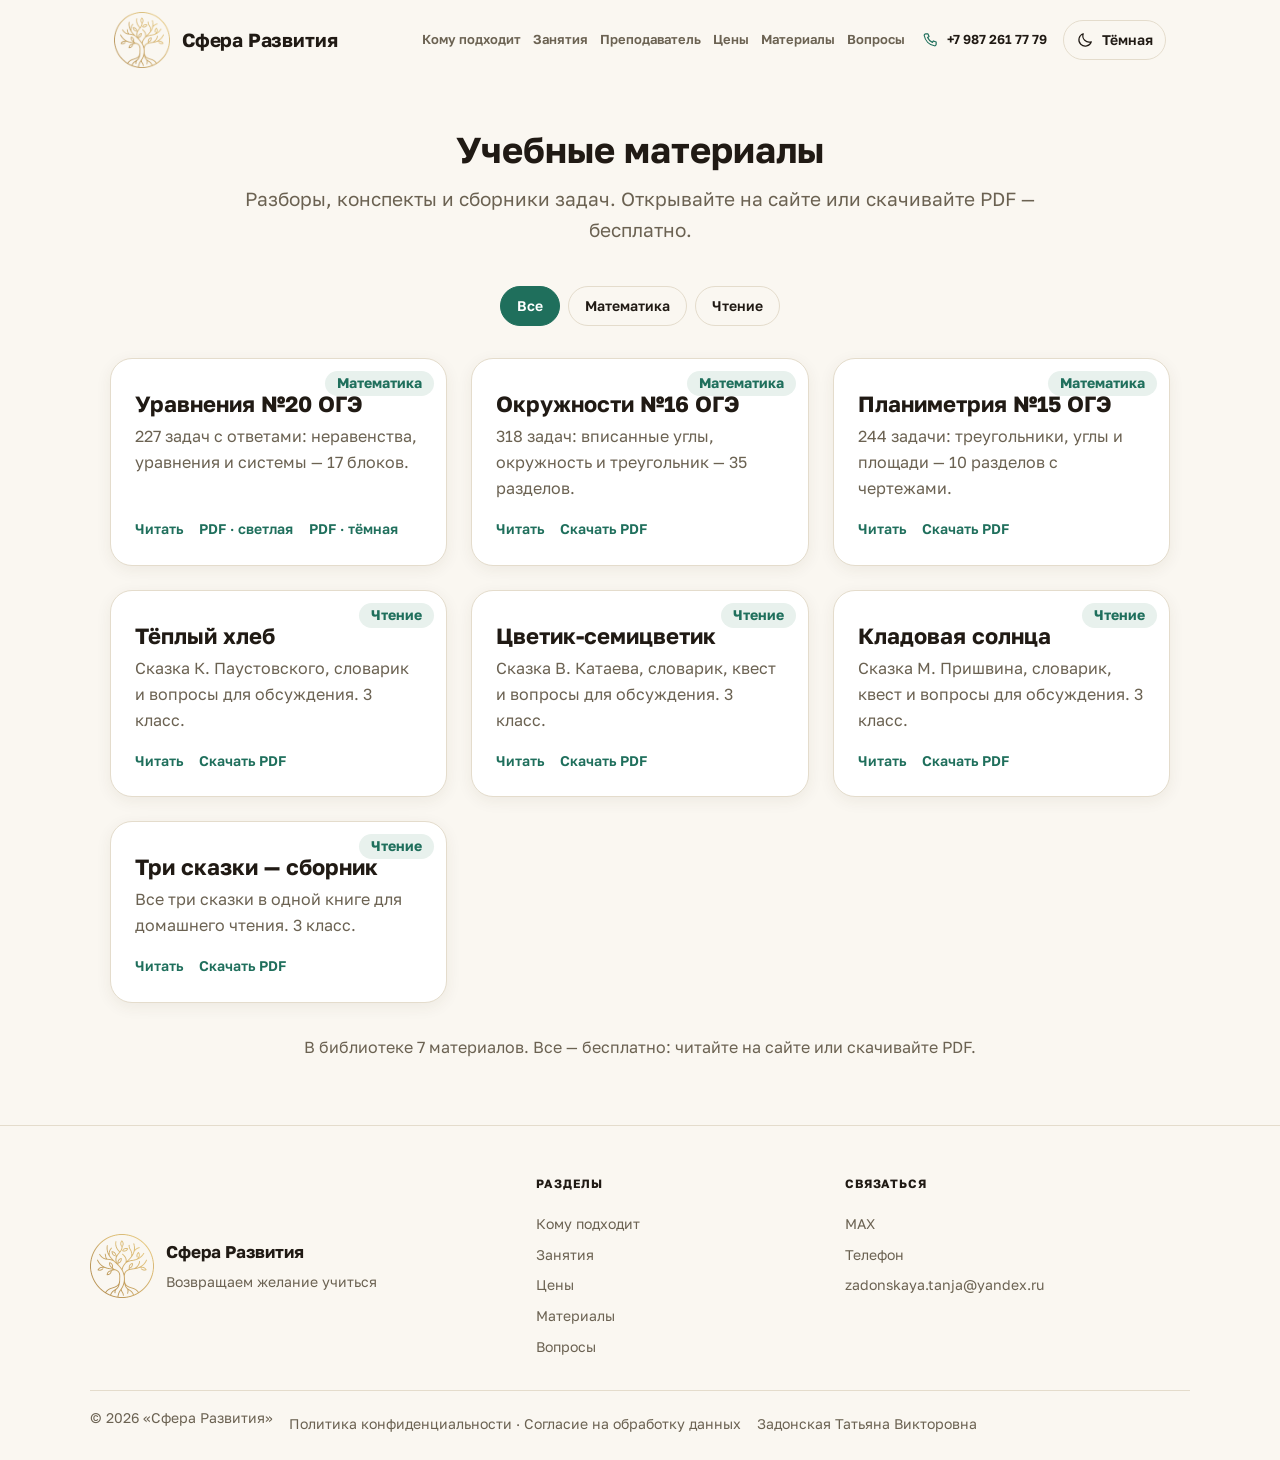
==== materials/index.html @ 0fe82952 "Publish materials library: 7 items, catalog page, homepage cards" ====
<!DOCTYPE html>
<html lang="ru" class="no-js">
<head>
  <meta charset="UTF-8">
  <meta name="viewport" content="width=device-width, initial-scale=1.0">
  <title>Учебные материалы — разборы и сборники задач | Сфера Развития</title>
  <meta name="description" content="Бесплатные учебные материалы «Сферы Развития»: разборы заданий ОГЭ по математике и книги для чтения в 3 классе. Читайте на сайте или скачивайте PDF.">
  <meta name="robots" content="index, follow">
  <link rel="canonical" href="https://sferarazv.ru/materials/">

  <link rel="icon" href="../favicon.ico" sizes="any">
  <link rel="icon" type="image/png" sizes="32x32" href="../favicon-32.png">
  <link rel="icon" type="image/png" sizes="16x16" href="../favicon-16.png">
  <link rel="apple-touch-icon" sizes="180x180" href="../apple-touch-icon.png">
  <link rel="manifest" href="../site.webmanifest">
  <meta name="theme-color" content="#FAF7F1">
  <meta name="theme-color" content="#12100E" media="(prefers-color-scheme: dark)">

  <meta property="og:type" content="website">
  <meta property="og:locale" content="ru_RU">
  <meta property="og:site_name" content="Сфера Развития">
  <meta property="og:title" content="Учебные материалы — Сфера Развития">
  <meta property="og:description" content="Разборы заданий ОГЭ по математике и книги для чтения в 3 классе. Бесплатно: на сайте или PDF.">
  <meta property="og:image" content="https://sferarazv.ru/images/og-cover.jpg">
  <meta property="og:url" content="https://sferarazv.ru/materials/">

  <script>document.documentElement.classList.replace("no-js", "js");</script>
  <link rel="stylesheet" href="../styles.css">
  <link rel="preload" href="../assets/fonts/golos-text-cyrillic.woff2" as="font" type="font/woff2" crossorigin>
</head>
<body data-theme="light">
<svg class="icon-sprite" aria-hidden="true" focusable="false" xmlns="http://www.w3.org/2000/svg">
  <symbol id="icon-moon" viewBox="0 0 24 24" fill="none" stroke="currentColor" stroke-width="1.6" stroke-linecap="round" stroke-linejoin="round">
    <path d="M20.4 14.4A8.5 8.5 0 0 1 9.6 3.6 8.5 8.5 0 1 0 20.4 14.4Z"/>
  </symbol>
  <symbol id="icon-sun" viewBox="0 0 24 24" fill="none" stroke="currentColor" stroke-width="1.6" stroke-linecap="round" stroke-linejoin="round">
    <circle cx="12" cy="12" r="4.2"/>
    <path d="M12 2.8v2.2M12 19v2.2M4.6 4.6l1.6 1.6M17.8 17.8l1.6 1.6M2.8 12H5M19 12h2.2M4.6 19.4l1.6-1.6M17.8 6.2l1.6-1.6"/>
  </symbol>
  <symbol id="icon-close" viewBox="0 0 24 24" fill="none" stroke="currentColor" stroke-width="1.8" stroke-linecap="round" stroke-linejoin="round">
    <path d="M6.8 6.8 17.2 17.2"/>
    <path d="M17.2 6.8 6.8 17.2"/>
  </symbol>
  <symbol id="icon-menu" viewBox="0 0 24 24" fill="none" stroke="currentColor" stroke-width="1.6" stroke-linecap="round" stroke-linejoin="round">
    <path d="M4 7h16"/>
    <path d="M4 12h16"/>
    <path d="M4 17h16"/>
  </symbol>
  <symbol id="icon-phone" viewBox="0 0 24 24" fill="none" stroke="currentColor" stroke-width="1.6" stroke-linecap="round" stroke-linejoin="round">
    <path d="M6.3 3.8h3l1.4 3.6-1.9 1.4a12.4 12.4 0 0 0 6.4 6.4l1.4-1.9 3.6 1.4v3a2 2 0 0 1-2.2 2A17 17 0 0 1 4.3 6a2 2 0 0 1 2-2.2Z"/>
  </symbol>
</svg>
<header class="site-header">
  <div class="nav">
    <a href="../index.html#hero" class="logo" aria-label="Сфера Развития — на главную">
      <img src="../images/logo-light.png" class="logo-light" alt="" width="128" height="128">
      <img src="../images/logo-dark.png" class="logo-dark" alt="" width="128" height="128">
      <span class="logo-text">Сфера Развития</span>
    </a>

    <div class="nav-menu" id="siteMenu" data-mobile-menu>
      <div class="nav-menu-head">
        <span class="nav-menu-title">Меню</span>
        <button class="nav-menu-close" type="button" aria-label="Закрыть меню" data-menu-close>
          <svg class="icon" aria-hidden="true"><use href="#icon-close"></use></svg>
        </button>
      </div>
      <nav class="nav-links" aria-label="Основная навигация">
        <a href="../index.html#audience">Кому подходит</a>
        <a class="nav-link-mobile" href="../index.html#results">Что получит ребёнок</a>
        <a href="../index.html#format">Занятия</a>
        <a href="../index.html#teacher">Преподаватель</a>
        <a class="nav-link-mobile" href="../index.html#trust">Почему нам доверяют</a>
        <a href="../index.html#pricing">Цены</a>
        <a href="index.html" aria-current="page">Материалы</a>
        <a class="nav-link-mobile" href="../index.html#materials">Библиотека</a>
        <a href="../index.html#faq">Вопросы</a>
      </nav>
      <a class="nav-phone" href="tel:+79872617779" aria-label="Позвонить">
        <svg class="icon" aria-hidden="true"><use href="#icon-phone"></use></svg>
        <span class="nav-phone-text">+7 987 261 77 79</span>
      </a>
      <div class="nav-right">
        <button class="theme-btn" type="button" id="themeBtn" aria-label="Переключить тему">
          <svg class="theme-btn-icon theme-btn-icon--moon icon" aria-hidden="true"><use href="#icon-moon"></use></svg>
          <svg class="theme-btn-icon theme-btn-icon--sun icon" aria-hidden="true"><use href="#icon-sun"></use></svg>
          <span class="theme-btn-text">Тёмная</span>
        </button>
      </div>
      <a class="btn nav-menu-cta" href="https://max.ru/u/f9LHodD0cOIm5I3ZWYpkPE-hwEkZxMSVgINMWR4_n5Te3Z4QABp1GVYDHuQ" target="_blank" rel="noopener">Записаться в MAX</a>
    </div>

    <a class="nav-phone-compact" href="tel:+79872617779" aria-label="Позвонить">
      <svg class="icon" aria-hidden="true"><use href="#icon-phone"></use></svg>
    </a>

    <button class="nav-burger" type="button" aria-expanded="false" aria-controls="siteMenu" aria-label="Открыть меню" data-menu-toggle>
      <svg class="icon" aria-hidden="true"><use href="#icon-menu"></use></svg>
    </button>
  </div>

  <div class="menu-scrim" data-menu-scrim></div>
</header>

<main class="catalog-page">
  <div class="container">
    <h1 class="section-title">Учебные материалы</h1>
    <p class="section-sub">Разборы, конспекты и сборники задач. Открывайте на сайте или скачивайте PDF — бесплатно.</p>

    <div class="catalog-filters" role="group" aria-label="Фильтр по предмету">
      <button class="catalog-filter is-active" type="button" data-filter="all" aria-pressed="true">Все</button>
      <button class="catalog-filter" type="button" data-filter="math" aria-pressed="false">Математика</button>
      <button class="catalog-filter" type="button" data-filter="reading" aria-pressed="false">Чтение</button>
    </div>

    <div class="materials-grid" data-materials-grid>
      <article class="material-card" data-subject="math">
        <span class="material-badge">Математика</span>
        <h3>Уравнения №20 ОГЭ</h3>
        <p>227 задач с ответами: неравенства, уравнения и системы — 17 блоков.</p>
        <div class="material-actions">
          <a href="uravneniya-20-oge/">Читать</a>
          <a href="uravneniya-20-oge/uravneniya-light.pdf" download>PDF · светлая</a>
          <a href="uravneniya-20-oge/uravneniya-dark.pdf" download>PDF · тёмная</a>
        </div>
      </article>

      <article class="material-card" data-subject="math">
        <span class="material-badge">Математика</span>
        <h3>Окружности №16 ОГЭ</h3>
        <p>318 задач: вписанные углы, окружность и треугольник — 35 разделов.</p>
        <div class="material-actions">
          <a href="okruzhnosti-16-oge/">Читать</a>
          <a href="okruzhnosti-16-oge/okruzhnosti.pdf" download>Скачать PDF</a>
        </div>
      </article>

      <article class="material-card" data-subject="math">
        <span class="material-badge">Математика</span>
        <h3>Планиметрия №15 ОГЭ</h3>
        <p>244 задачи: треугольники, углы и площади — 10 разделов с чертежами.</p>
        <div class="material-actions">
          <a href="planimetriya-15-oge/">Читать</a>
          <a href="planimetriya-15-oge/planimetriya.pdf" download>Скачать PDF</a>
        </div>
      </article>

      <article class="material-card" data-subject="reading">
        <span class="material-badge">Чтение</span>
        <h3>Тёплый хлеб</h3>
        <p>Сказка К. Паустовского, словарик и вопросы для обсуждения. 3 класс.</p>
        <div class="material-actions">
          <a href="teplyy-hleb-3-klass/">Читать</a>
          <a href="teplyy-hleb-3-klass/teplyy-hleb.pdf" download>Скачать PDF</a>
        </div>
      </article>

      <article class="material-card" data-subject="reading">
        <span class="material-badge">Чтение</span>
        <h3>Цветик-семицветик</h3>
        <p>Сказка В. Катаева, словарик, квест и вопросы для обсуждения. 3 класс.</p>
        <div class="material-actions">
          <a href="tsvetik-semitsvetik-3-klass/">Читать</a>
          <a href="tsvetik-semitsvetik-3-klass/tsvetik-semitsvetik.pdf" download>Скачать PDF</a>
        </div>
      </article>

      <article class="material-card" data-subject="reading">
        <span class="material-badge">Чтение</span>
        <h3>Кладовая солнца</h3>
        <p>Сказка М. Пришвина, словарик, квест и вопросы для обсуждения. 3 класс.</p>
        <div class="material-actions">
          <a href="kladovaya-solntsa-3-klass/">Читать</a>
          <a href="kladovaya-solntsa-3-klass/kladovaya-solntsa.pdf" download>Скачать PDF</a>
        </div>
      </article>

      <article class="material-card" data-subject="reading">
        <span class="material-badge">Чтение</span>
        <h3>Три сказки — сборник</h3>
        <p>Все три сказки в одной книге для домашнего чтения. 3 класс.</p>
        <div class="material-actions">
          <a href="skazki-3-klass.pdf" target="_blank" rel="noopener">Читать</a>
          <a href="skazki-3-klass.pdf" download>Скачать PDF</a>
        </div>
      </article>
    </div>

    <p class="materials-note">В библиотеке 7 материалов. Все — бесплатно: читайте на сайте или скачивайте PDF.</p>
  </div>
</main>


<footer class="footer">
  <div class="footer-inner">
    <div class="footer-brand">
      <img src="../images/logo-light.png" class="logo-light" alt="" width="128" height="128" loading="lazy">
      <img src="../images/logo-dark.png" class="logo-dark" alt="" width="128" height="128" loading="lazy">
      <div>
        <p class="footer-brand-name">Сфера Развития</p>
        <p class="footer-tagline">Возвращаем желание учиться</p>
      </div>
    </div>

    <nav class="footer-nav" aria-label="Разделы сайта">
      <p class="footer-title">Разделы</p>
      <a href="../index.html#audience">Кому подходит</a>
      <a href="../index.html#format">Занятия</a>
      <a href="../index.html#pricing">Цены</a>
      <a href="index.html">Материалы</a>
      <a href="../index.html#faq">Вопросы</a>
    </nav>

    <div class="footer-contacts">
      <p class="footer-title">Связаться</p>
      <a href="https://max.ru/u/f9LHodD0cOIm5I3ZWYpkPE-hwEkZxMSVgINMWR4_n5Te3Z4QABp1GVYDHuQ" target="_blank" rel="noopener">MAX</a>
      <a href="tel:+79872617779">Телефон</a>
      <a href="mailto:zadonskaya.tanja@yandex.ru">zadonskaya.tanja@yandex.ru</a>
    </div>
  </div>

  <div class="footer-bottom">
    <p>© 2026 «Сфера Развития»</p>
    <p><a href="../privacy.html">Политика конфиденциальности</a> · <a href="../consent.html">Согласие на обработку данных</a></p>
    <p>Задонская Татьяна Викторовна</p>
  </div>
</footer>

<script>
  (function () {
    var THEME_KEY = "sfera-theme";
    var body = document.body;
    var themeBtn = document.getElementById("themeBtn");
    var themeLabel = themeBtn ? themeBtn.querySelector(".theme-btn-text") : null;

    function applyTheme(theme) {
      body.dataset.theme = theme;
      if (themeLabel) {
        themeLabel.textContent = theme === "dark" ? "Светлая" : "Тёмная";
      }
    }

    var savedTheme = null;
    try { savedTheme = localStorage.getItem(THEME_KEY); } catch (error) {}
    applyTheme(savedTheme === "dark" ? "dark" : "light");

    if (themeBtn) {
      themeBtn.addEventListener("click", function () {
        var nextTheme = body.dataset.theme === "dark" ? "light" : "dark";
        applyTheme(nextTheme);
        try { localStorage.setItem(THEME_KEY, nextTheme); } catch (error) {}
      });
    }

    var menu = document.querySelector("[data-mobile-menu]");
    var menuToggle = document.querySelector("[data-menu-toggle]");
    var menuClose = document.querySelector("[data-menu-close]");
    var menuScrim = document.querySelector("[data-menu-scrim]");

    function closeMenu() {
      body.classList.remove("is-menu-open");
      if (menuToggle) {
        menuToggle.setAttribute("aria-expanded", "false");
      }
    }

    if (menu && menuToggle) {
      menuToggle.addEventListener("click", function () {
        var isOpen = body.classList.toggle("is-menu-open");
        menuToggle.setAttribute("aria-expanded", isOpen ? "true" : "false");
      });
      if (menuClose) { menuClose.addEventListener("click", closeMenu); }
      if (menuScrim) { menuScrim.addEventListener("click", closeMenu); }
      menu.querySelectorAll("a").forEach(function (link) {
        link.addEventListener("click", closeMenu);
      });
      document.addEventListener("keydown", function (event) {
        if (event.key === "Escape") { closeMenu(); }
      });
    }

    var header = document.querySelector("header.site-header");
    if (header) {
      var onScroll = function () {
        header.classList.toggle("is-scrolled", window.scrollY > 24);
      };
      onScroll();
      window.addEventListener("scroll", onScroll, { passive: true });
    }

    var grid = document.querySelector("[data-materials-grid]");
    var filterButtons = Array.prototype.slice.call(document.querySelectorAll("[data-filter]"));
    filterButtons.forEach(function (button) {
      button.addEventListener("click", function () {
        var filter = button.getAttribute("data-filter");
        filterButtons.forEach(function (item) {
          var isActive = item === button;
          item.classList.toggle("is-active", isActive);
          item.setAttribute("aria-pressed", isActive ? "true" : "false");
        });
        if (!grid) { return; }
        Array.prototype.forEach.call(grid.querySelectorAll("[data-subject]"), function (card) {
          card.hidden = filter !== "all" && card.getAttribute("data-subject") !== filter;
        });
      });
    });
  })();
</script>
</body>
</html>
---- styles.css ----
/* Шрифт: Golos Text (Paratype, SIL OFL 1.1), самохостинг.
   Файлы и лицензия — assets/fonts/, см. docs/BRAND.md § «Шрифт».
   Переменный шрифт: один файл на подмножество, ось wght 400–900.
   Подмножества только cyrillic + latin; U+20BD (₽) добавлен в latin. */
@font-face {
  font-family: "Golos Text";
  font-style: normal;
  font-weight: 400 900;
  font-display: swap;
  src: url("assets/fonts/golos-text-cyrillic.woff2") format("woff2");
  unicode-range: U+0301, U+0400-045F, U+0490-0491, U+04B0-04B1, U+2116, U+20BD;
}

@font-face {
  font-family: "Golos Text";
  font-style: normal;
  font-weight: 400 900;
  font-display: swap;
  src: url("assets/fonts/golos-text-latin.woff2") format("woff2");
  unicode-range: U+0000-00FF, U+0131, U+0152-0153, U+02BB-02BC, U+02C6, U+02DA, U+02DC,
    U+0304, U+0308, U+0329, U+2000-206F, U+20AC, U+20BD, U+2122, U+2191, U+2193,
    U+2212, U+2215, U+FEFF, U+FFFD;
}

:root {
  color-scheme: light;

  /* Цвет: 60 % бумага и текст, 30 % зелёный, 10 % золото */
  --bg: #faf7f1;
  --bg-2: #f2ece2;
  --card: #ffffff;
  --line: #e4dccc;
  --text: #201a14;
  --muted: #6b6252;
  --gold: #c8962f;
  --gold-2: #f5d287;
  /* Только для цифр цен: #a1751e даёт 4.13:1 на белой карточке.
     Сам по себе #a87b22 давал 3.80:1 — ниже порога 4:1 из ТЗ. */
  --gold-text: #a1751e;
  --accent: #1f6f5c;
  --accent-soft: #e8f1ed;
  --accent-hover: #17574a;
  --focus: #2a8570;

  /* Типографика: Golos Text выше по x-height — кегли заголовков на 1–2 px меньше */
  --font-sans: "Golos Text", system-ui, -apple-system, "Segoe UI", sans-serif;
  --fs-h1: clamp(30px, 5.2vw, 52px);
  --fs-h2: clamp(25px, 3.6vw, 36px);
  --fs-h3: 22px;
  --fs-h3-lg: clamp(25px, 3.4vw, 31px);
  --fs-body: 17px;
  --fs-small: 14px;
  --lh-heading: 1.14;
  --lh-body: 1.62;
  --measure: 70ch;

  /* Отступы: 4 / 8 / 12 / 16 / 24 / 32 / 48 / 64 */
  --s-1: 4px;
  --s-2: 8px;
  --s-3: 12px;
  --s-4: 16px;
  --s-5: 24px;
  --s-6: 32px;
  --s-7: 48px;
  --s-8: 64px;

  /* Радиусы */
  --r-sm: 8px;
  --r-md: 14px;
  --r-lg: 22px;
  --r-pill: 999px;

  /* Тени */
  --shadow-sm: 0 4px 16px rgba(74, 58, 32, .07);
  --shadow-md: 0 16px 40px rgba(74, 58, 32, .14);

  /* Переходы */
  --ease: cubic-bezier(.4, 0, .2, 1);
  --dur: 200ms;

  /* Сетка */
  --container: 1100px;
}

[data-theme="dark"] {
  color-scheme: dark;

  --bg: #12100e;
  --bg-2: #1b1815;
  --card: #22201c;
  --line: #332f29;
  --text: #f2ede4;
  --muted: #a69c8c;
  --gold: #d9a845;
  --gold-2: #e8be6c;
  /* В тёмной теме цена остаётся тем же золотом: 7.46:1 на --card. */
  --gold-text: #d9a845;
  --accent: #3e9b84;
  --accent-soft: #1a2a26;
  --accent-hover: #4fb39a;
  --focus: #6fd0b4;

  --shadow-sm: 0 4px 16px rgba(0, 0, 0, .42);
  --shadow-md: 0 16px 40px rgba(0, 0, 0, .55);
}

* {
  box-sizing: border-box;
  margin: 0;
  padding: 0;
}

html {
  scroll-behavior: smooth;
}

/* Липкая шапка (81 px на десктопе, 60 px на телефоне) не должна накрывать
   заголовок секции при переходе по якорю. 92 px = 64 + 24 + 4. */
section[id],
#application-form {
  scroll-margin-top: calc(var(--s-8) + var(--s-5) + var(--s-1));
}

@media (max-width: 900px) {
  section[id],
  #application-form {
    scroll-margin-top: calc(var(--s-8) + var(--s-2));
  }
}

body {
  background: var(--bg);
  color: var(--text);
  font-family: var(--font-sans);
  font-size: var(--fs-body);
  line-height: var(--lh-body);
  transition: background .3s, color .3s;
}

a {
  color: inherit;
  text-decoration: none;
}

a:not([href]) {
  cursor: pointer;
}

/* Единое кольцо фокуса: видно на светлой и тёмной теме, включая ссылки,
   кнопки и поля. У полей формы своё кольцо — см. .form-field … :focus. */
a:focus-visible,
button:focus-visible,
input:focus-visible,
select:focus-visible,
textarea:focus-visible {
  outline: 2px solid var(--focus);
  outline-offset: 2px;
}

button {
  font: inherit;
}

.container {
  max-width: 1100px;
  margin: 0 auto;
  padding: 0 20px;
}

h1,
h2,
h3 {
  font-weight: 700;
  line-height: var(--lh-heading);
  text-wrap: balance;
}

/* Длинные слова в заголовках («конфиденциальности» на 390 px) не должны
   давать горизонтальную прокрутку: переносим слово, если оно не влезает. */
h1,
h2 {
  overflow-wrap: break-word;
  hyphens: auto;
}

.icon-sprite {
  position: absolute;
  width: 0;
  height: 0;
  overflow: hidden;
  pointer-events: none;
}

.icon {
  width: 24px;
  height: 24px;
  flex-shrink: 0;
  fill: none;
  stroke: currentColor;
  stroke-width: 1.6;
  stroke-linecap: round;
  stroke-linejoin: round;
  vertical-align: middle;
}

.is-hidden {
  display: none !important;
}

/* Пиксель Яндекс.Метрики для посетителей без JS (вместо inline-стиля из кода счётчика). */
.metrika-pixel {
  position: absolute;
  left: -9999px;
}

.logo-light {
  display: inline;
}

.logo-dark {
  display: none;
}

[data-theme="dark"] .logo-light {
  display: none;
}

[data-theme="dark"] .logo-dark {
  display: inline;
}

/* Нижняя полоса-объявление. Полоса над шапкой убрана: её текст переехал
   в hero бейджем-оффером (.hero-offer). */
.top-cta--bottom {
  border-top: 1px solid var(--line);
  background: var(--bg-2);
  padding: var(--s-3) var(--s-5);
  text-align: center;
}

.top-cta--bottom a {
  color: var(--muted);
  font-size: 13px;
  font-weight: 600;
  line-height: 1.4;
  transition: color var(--dur) var(--ease);
}

.top-cta--bottom a:hover {
  color: var(--accent);
}

/* Шапка: в покое прозрачная (под ней --bg), после 24 px прокрутки —
   фон --bg, линия --line и мягкая тень. Класс .is-scrolled ставит app.js. */
header {
  position: sticky;
  top: 0;
  z-index: 100;
  border-bottom: 1px solid transparent;
  background: transparent;
  transition: background var(--dur) var(--ease), border-color var(--dur) var(--ease),
    box-shadow var(--dur) var(--ease);
}

header.is-scrolled {
  border-bottom-color: var(--line);
  background: var(--bg);
  box-shadow: var(--shadow-sm);
}

/* Без JS состояние прокрутки не переключается — держим фон сразу,
   иначе липкая шапка ляжет прозрачной поверх текста. */
.no-js header {
  border-bottom-color: var(--line);
  background: var(--bg);
}

.nav {
  display: flex;
  align-items: center;
  flex-wrap: wrap;
  gap: var(--s-5);
  max-width: var(--container);
  margin: 0 auto;
  padding: var(--s-3) var(--s-5);
}

/* На десктопе .nav-menu — не коробка: .nav-links и .nav-right становятся
   прямыми элементами флекс-строки шапки. На ≤900 px этот же блок
   превращается в выезжающую панель меню. */
.nav-menu {
  display: contents;
}

.logo {
  display: inline-flex;
  align-items: center;
  gap: var(--s-3);
  color: var(--text);
  font-size: 19px;
  font-weight: 700;
  letter-spacing: -.01em;
  white-space: nowrap;
}

.logo img {
  width: auto;
  height: 56px;
}

.nav-links {
  display: flex;
  align-items: center;
  gap: var(--s-5);
  margin-left: auto;
  color: var(--muted);
  font-size: var(--fs-small);
  font-weight: 600;
}

.nav-links a {
  padding: var(--s-2) 0;
  transition: color var(--dur) var(--ease);
}

.nav-links a:hover {
  color: var(--accent);
}

/* Пункт меню, который виден только в мобильной панели: на десктопе в шапке
   пять пунктов, в панели — все восемь разделов. */
.nav-links .nav-link-mobile {
  display: none;
}

.nav-right {
  display: flex;
  align-items: center;
  flex-wrap: wrap;
  gap: var(--s-3);
}

/* Телефон в шапке: иконка трубки + номер. */
.nav-phone {
  display: inline-flex;
  align-items: center;
  gap: var(--s-2);
  color: var(--text);
  font-size: var(--fs-small);
  font-weight: 600;
  white-space: nowrap;
  transition: color var(--dur) var(--ease);
}

.nav-phone .icon {
  width: 18px;
  height: 18px;
  color: var(--accent);
}

.nav-phone:hover {
  color: var(--accent);
}

.theme-btn {
  display: inline-flex;
  align-items: center;
  justify-content: center;
  gap: var(--s-2);
  min-height: 40px;
  border: 1px solid var(--line);
  border-radius: var(--r-pill);
  background: transparent;
  color: var(--text);
  cursor: pointer;
  font-size: var(--fs-small);
  font-weight: 600;
  line-height: 1;
  padding: var(--s-2) var(--s-3);
  transition: border-color var(--dur) var(--ease), color var(--dur) var(--ease);
}

.theme-btn:hover {
  border-color: var(--accent);
  color: var(--accent);
}

.theme-btn .icon {
  width: 18px;
  height: 18px;
}

.theme-btn-icon--sun {
  display: none;
}

[data-theme="dark"] .theme-btn-icon--moon {
  display: none;
}

[data-theme="dark"] .theme-btn-icon--sun {
  display: inline-block;
}

/* Бургер и панель меню: на десктопе их нет, включаются на ≤900 px.
   Селекторы с .site-header, чтобы перебить display у .btn и не задеть
   служебные страницы (там своего меню нет). */
.site-header .nav-burger,
.site-header .nav-phone-compact,
.site-header .menu-scrim,
.site-header .nav-menu-head,
.site-header .nav-menu-cta {
  display: none;
}

/* Первый экран: две колонки, текст на сплошном --bg, без оверлеев. */
.hero {
  padding: var(--s-7) var(--s-5) var(--s-8);
}

.hero-inner {
  display: grid;
  max-width: var(--container);
  margin: 0 auto;
  gap: var(--s-6);
}

@media (min-width: 1001px) {
  .hero-inner {
    grid-template-columns: 1.05fr .95fr;
    gap: 56px;
    align-items: center;
  }
}

/* Бейдж-оффер про ОГЭ: текст бывшей полосы над шапкой. Мелкий, на --accent-soft,
   кегль на 1 px меньше прежних 14 px у старого бейджа. */
.hero-offer {
  display: inline-flex;
  align-items: flex-start;
  gap: var(--s-2);
  max-width: 100%;
  margin-bottom: var(--s-5);
  border-radius: var(--r-md);
  background: var(--accent-soft);
  color: var(--text);
  font-size: 13px;
  line-height: 1.4;
  padding: var(--s-2) var(--s-4);
}

.hero-offer .icon {
  width: 16px;
  height: 16px;
  margin-top: 2px;
  color: var(--accent);
}

.hero h1 {
  max-width: 18ch;
  margin-bottom: var(--s-4);
  font-size: var(--fs-h1);
  /* Слова не рвём: перенос только по пробелам, без hyphens */
  hyphens: manual;
  overflow-wrap: normal;
}

.hero-sub {
  max-width: 46ch;
  margin-bottom: var(--s-6);
  color: var(--muted);
  font-size: clamp(17px, 1.4vw, 19px);
}

.hero-actions,
.contact-actions {
  display: flex;
  align-items: center;
  gap: var(--s-3);
  flex-wrap: wrap;
}

/* Факты одной строкой — вместо прежних чипов-плашек. */
.hero-facts {
  margin-top: var(--s-5);
  color: var(--muted);
  font-size: var(--fs-small);
}

.hero-visual {
  position: relative;
  overflow: hidden;
  border-radius: var(--r-lg);
  aspect-ratio: 4 / 5;
}

/* Тонкая внутренняя линия по краю кадра: inset-тень на самом контейнере
   не видна — картинка её перекрывает, поэтому рисуем псевдоэлементом. */
.hero-visual::after {
  content: "";
  position: absolute;
  inset: 0;
  border-radius: inherit;
  box-shadow: inset 0 0 0 1px rgba(32, 26, 20, .1);
  pointer-events: none;
}

[data-theme="dark"] .hero-visual::after {
  box-shadow: inset 0 0 0 1px rgba(242, 237, 228, .12);
}

.hero-image {
  display: block;
  width: 100%;
  height: 100%;
  object-fit: cover;
  object-position: center;
}

/* Появление первого экрана: opacity + translateY(8px), 250 мс, шаг 60 мс. */
@keyframes hero-in {
  from {
    opacity: 0;
    transform: translateY(8px);
  }

  to {
    opacity: 1;
    transform: none;
  }
}

.hero-reveal {
  animation: hero-in 250ms var(--ease) both;
}

.hero-reveal:nth-child(2) {
  animation-delay: 60ms;
}

.hero-reveal:nth-child(3) {
  animation-delay: 120ms;
}

.hero-reveal:nth-child(4) {
  animation-delay: 180ms;
}

@media (prefers-reduced-motion: reduce) {
  .hero-reveal {
    animation: none;
  }
}

.cta-note {
  max-width: 620px;
  margin: var(--s-4) auto 0;
  color: var(--muted);
  font-size: 16px;
}

/* Кнопки. Главное действие — --accent с белым текстом, золота на кнопках нет;
   второстепенное — прозрачное с рамкой --line. */
.btn {
  display: inline-flex;
  align-items: center;
  justify-content: center;
  min-height: 48px;
  border: 1px solid transparent;
  border-radius: var(--r-pill);
  background: var(--accent);
  color: #fff;
  cursor: pointer;
  font-size: 17px;
  font-weight: 700;
  line-height: 1.2;
  padding: var(--s-3) var(--s-6);
  text-align: center;
  transition: background var(--dur) var(--ease), border-color var(--dur) var(--ease),
    color var(--dur) var(--ease);
}

.btn:hover {
  background: var(--accent-hover);
}

/* Тёмная тема: --accent светлее, белый текст на нём даёт 3.4:1 — заливки
   используют цвет бумаги (5.7:1). Переопределяем только цвет. */
[data-theme="dark"] .btn:not(.btn-secondary),
[data-theme="dark"] .copy-btn.is-copied,
[data-theme="dark"] .contact-links a[data-contact-link="max"],
[data-theme="dark"] .thank-actions a[data-contact-link="max"],
[data-theme="dark"] .form-error-contacts a[data-contact-link="max"],
[data-theme="dark"] .sfera-channels a[data-contact-link="max"],
[data-theme="dark"] .mobile-sticky-bar a[data-contact-link="max"],
[data-theme="dark"] .contact-links a[data-contact-link="max"]:hover,
[data-theme="dark"] .thank-actions a[data-contact-link="max"]:hover,
[data-theme="dark"] .form-error-contacts a[data-contact-link="max"]:hover,
[data-theme="dark"] .sfera-channels a[data-contact-link="max"]:hover,
[data-theme="dark"] .mobile-sticky-bar a[data-contact-link="max"]:hover {
  color: var(--bg);
}

[data-theme="dark"] .age-badge,
[data-theme="dark"] .audience-card--primary .age-badge {
  color: var(--accent-hover);
}

.btn-lg {
  font-size: 18px;
  padding: var(--s-3) var(--s-7);
}

.btn-secondary,
.cta-section .btn-secondary {
  border-color: var(--line);
  background: transparent;
  color: var(--text);
}

.btn-secondary:hover,
.cta-section .btn-secondary:hover {
  border-color: var(--accent);
  background: transparent;
  color: var(--accent);
}

section,
.section {
  padding: 60px 0;
}

/* #format и #teacher идут одним фоном: вместо двойных 60 + 60 оставляем
   по 30 px с каждой стороны. Пара — единственное исключение из чередования
   --bg / --bg-2: см. docs/DESIGN.md § 2. */
#format {
  padding-bottom: 30px;
}

#teacher {
  padding-top: 30px;
}

/* Между последним вопросом FAQ и формой — не меньше --s-8. */
#faq {
  padding-bottom: var(--s-8);
}

/* Чередование фонов задаётся классом в разметке, а не nth-child: порядок
   секций можно менять без побочных эффектов. --bg у секции без класса,
   --bg-2 у .section--alt. */
.section--alt {
  background: var(--bg-2);
}

.section-title {
  margin-bottom: 14px;
  font-size: var(--fs-h2);
  text-align: center;
}

.section-title span {
  color: var(--text);
}

.section-sub {
  max-width: var(--measure);
  margin: 0 auto 40px;
  color: var(--muted);
  font-size: calc(var(--fs-body) + 2px);
  text-align: center;
}

.cards {
  display: grid;
  grid-template-columns: repeat(auto-fit, minmax(280px, 1fr));
  gap: 22px;
}

.cards-3 {
  grid-template-columns: repeat(3, minmax(0, 1fr));
}

.card {
  border: 1px solid var(--line);
  border-radius: 18px;
  background: var(--card);
  box-shadow: var(--shadow-sm);
  padding: 30px 26px;
  transition: transform .2s;
}

.card:hover {
  transform: translateY(-5px);
}

.card .ico {
  display: flex;
  align-items: center;
  margin-bottom: 14px;
  color: var(--gold);
}

.card .ico .icon {
  width: 36px;
  height: 36px;
}

[data-theme="dark"] .card .ico {
  color: var(--gold);
}

.card h3 {
  margin-bottom: 10px;
  color: var(--text);
  font-size: var(--fs-h3);
}

.card p {
  max-width: var(--measure);
  color: var(--muted);
  font-size: calc(var(--fs-body) + 1px);
}

.audience-card {
  position: relative;
}

.audience-stack {
  display: grid;
  gap: 22px;
}

.cards-2 {
  grid-template-columns: repeat(2, minmax(0, 1fr));
}

.audience-card--primary {
  border: 2px solid var(--gold);
  background: var(--card);
  box-shadow: var(--shadow-md);
  padding: 34px 30px;
}

.audience-card--primary h3 {
  font-size: var(--fs-h3-lg);
}

.audience-card--primary p {
  max-width: var(--measure);
  font-size: calc(var(--fs-body) + 2px);
}

.audience-card--primary .age-badge {
  background: var(--accent-soft);
  color: var(--accent);
}

.audience-card-cta {
  display: inline-flex;
  align-items: center;
  gap: 8px;
  width: auto;
  margin-top: 26px;
  font-size: 16px;
  padding: 13px 28px;
}

.age-badge {
  display: inline-block;
  margin-bottom: 14px;
  border-radius: var(--r-pill);
  background: var(--accent-soft);
  color: var(--accent);
  font-size: 13px;
  font-weight: 700;
  padding: 6px 14px;
}

.result-card h3 {
  min-height: 56px;
}

.steps {
  display: grid;
  grid-template-columns: repeat(auto-fit, minmax(230px, 1fr));
  gap: 18px;
}

.step {
  border: 1px solid var(--line);
  border-radius: 18px;
  background: var(--card);
  box-shadow: var(--shadow-sm);
  padding: 26px 24px;
}

.step-num {
  display: inline-block;
  margin-bottom: 16px;
  color: var(--muted);
  font-size: 13px;
  font-weight: 700;
  letter-spacing: 1px;
}

.step h3 {
  margin-bottom: 10px;
  color: var(--text);
  font-size: var(--fs-h3);
}

.step p {
  max-width: var(--measure);
  color: var(--muted);
  font-size: var(--fs-body);
}

/* Аккордеон секций убран 17.11.2026: #results, #format и #trust всегда
   раскрыты. Остался только аккордеон FAQ — см. .faq-item ниже. */

@media (prefers-reduced-motion: reduce) {
  html {
    scroll-behavior: auto;
  }

  .copy-toast {
    transition: none;
  }
}

.schedule {
  display: grid;
  grid-template-columns: repeat(auto-fit, minmax(180px, 1fr));
  gap: 16px;
}

.day {
  border: 1px solid var(--line);
  border-radius: 16px;
  background: var(--card);
  box-shadow: var(--shadow-sm);
  padding: 24px;
  text-align: center;
}

.day .d {
  margin-bottom: 8px;
  color: var(--gold);
  font-size: 32px;
  font-weight: 700;
}

.day p {
  color: var(--muted);
  font-size: 18px;
}

.prices {
  display: grid;
  grid-template-columns: repeat(auto-fit, minmax(260px, 1fr));
  align-items: stretch;
  gap: 22px;
}

.prices--3 {
  grid-template-columns: repeat(3, minmax(0, 1fr));
}

.price {
  position: relative;
  display: flex;
  flex-direction: column;
  border: 1px solid var(--line);
  border-radius: 18px;
  background: var(--card);
  box-shadow: var(--shadow-sm);
  padding: 34px 26px;
  text-align: center;
}

/* Средний тариф (VIP-группа) — единственная акцентная карточка на секции:
   рамка 2 px --accent, тень --shadow-md, бейдж «Часто выбирают» поверх рамки. */
.price--featured {
  border: 2px solid var(--accent);
  box-shadow: var(--shadow-md);
  padding-top: 40px;
}

.price-badge {
  position: absolute;
  top: 0;
  left: 50%;
  max-width: calc(100% - var(--s-4));
  transform: translate(-50%, -50%);
  border-radius: var(--r-pill);
  background: var(--accent);
  color: var(--bg);
  font-size: var(--fs-small);
  font-weight: 700;
  line-height: 1.2;
  padding: var(--s-1) var(--s-3);
  white-space: nowrap;
}

/* Кнопка в карточке — декоративная надпись: клик обрабатывает карточка-ссылка.
   Из порядка табуляции и дерева доступности надпись убрана (aria-hidden). */
.price-cta {
  width: 100%;
  margin-top: var(--s-5);
}

a.price {
  cursor: pointer;
  transition: transform .2s, border-color .2s, box-shadow .2s;
}

a.price:hover {
  border-color: var(--gold);
  box-shadow: var(--shadow-md);
  transform: translateY(-5px);
}

a.price--featured:hover {
  border-color: var(--accent-hover);
}

a.price:focus-visible {
  outline: 3px solid var(--focus);
  outline-offset: 3px;
}

.price h3,
.price h4 {
  margin-bottom: 12px;
  font-size: calc(var(--fs-h3) - 4px);
  font-weight: 700;
  line-height: var(--lh-heading);
}

.price .old {
  color: var(--muted);
  font-size: 16px;
  text-decoration: line-through;
}

.price .amount {
  margin: 4px 0;
  color: var(--gold-text);
  font-size: 30px;
  font-weight: 700;
}

.price .amount small {
  color: var(--muted);
  font-size: 16px;
}

.price p {
  flex: 1 1 auto;
  max-width: var(--measure);
  margin-top: 10px;
  color: var(--muted);
  font-size: calc(var(--fs-body) - 2px);
}

.teacher-card {
  display: flex;
  align-items: flex-start;
  gap: var(--s-6);
  border: 1px solid var(--line);
  border-radius: var(--r-lg);
  background: var(--card);
  box-shadow: var(--shadow-sm);
  padding: var(--s-6);
}

.teacher-photo {
  width: 360px;
  max-width: 100%;
  height: auto;
  aspect-ratio: 4 / 5;
  border: 2px solid var(--gold);
  border-radius: var(--r-md);
  flex-shrink: 0;
  object-fit: cover;
  object-position: center;
}

.teacher-content {
  flex: 1 1 0;
  min-width: 0;
}

.teacher-title {
  margin-bottom: var(--s-2);
  font-size: var(--fs-h2);
}

.teacher-name {
  margin-bottom: var(--s-4);
  font-size: var(--fs-h3);
}

/* Цитата: левая линия --gold, отступ --s-3, без курсива. */
.teacher-quote {
  margin: 0 0 var(--s-4);
  border-left: 3px solid var(--gold);
  padding-left: var(--s-3);
  font-size: calc(var(--fs-body) + 1px);
  font-style: normal;
}

.teacher-facts {
  display: grid;
  gap: var(--s-2);
  list-style: none;
}

.teacher-facts li {
  position: relative;
  padding-left: var(--s-4);
  color: var(--muted);
  font-size: calc(var(--fs-body) - 1px);
}

.teacher-facts li::before {
  content: "";
  position: absolute;
  top: .72em;
  left: 0;
  width: 6px;
  height: 6px;
  border-radius: 50%;
  background: var(--gold);
}

.teacher-facts strong {
  color: var(--text);
}

/* ≤900 px: фото сверху (не шире 320 px), текст ниже. */
@media (max-width: 900px) {
  .teacher-card {
    flex-direction: column;
  }

  .teacher-photo {
    align-self: center;
    width: 100%;
    max-width: 320px;
  }
}

.trust-grid {
  display: grid;
  grid-template-columns: repeat(auto-fit, minmax(260px, 1fr));
  gap: 20px;
}

.trust-card {
  border: 1px solid var(--line);
  border-radius: 18px;
  background: var(--card);
  box-shadow: var(--shadow-sm);
  padding: 28px 24px;
}

.trust-card span {
  display: inline-block;
  margin-bottom: 14px;
  color: var(--muted);
  font-size: 13px;
  font-weight: 700;
  letter-spacing: 1px;
}

.trust-card h3 {
  margin-bottom: 10px;
  color: var(--text);
  font-size: var(--fs-h3);
}

.trust-card p {
  max-width: var(--measure);
  color: var(--muted);
  font-size: var(--fs-body);
}

/* Учебные материалы: три карточки-заглушки с бейджем «Скоро». */
.materials-grid {
  display: grid;
  grid-template-columns: repeat(3, minmax(0, 1fr));
  gap: var(--s-5);
}

.material-card {
  position: relative;
  display: flex;
  flex-direction: column;
  border: 1px solid var(--line);
  border-radius: var(--r-lg);
  background: var(--card);
  box-shadow: var(--shadow-sm);
  padding: calc(var(--s-5) + var(--s-2)) var(--s-5) var(--s-5);
}

.material-card .ico {
  margin-bottom: var(--s-3);
  color: var(--gold);
}

.material-card .ico .icon {
  width: 32px;
  height: 32px;
}

.material-card h3 {
  margin-bottom: var(--s-2);
  color: var(--text);
  font-size: var(--fs-h3);
}

.material-card p {
  color: var(--muted);
  font-size: calc(var(--fs-body) - 1px);
}

.material-badge {
  position: absolute;
  top: var(--s-3);
  right: var(--s-3);
  border-radius: var(--r-pill);
  background: var(--accent-soft);
  color: var(--accent);
  font-size: var(--fs-small);
  font-weight: 700;
  line-height: 1.2;
  padding: var(--s-1) var(--s-3);
}

[data-theme="dark"] .material-badge {
  color: var(--accent-hover);
}

.materials-note {
  max-width: var(--measure);
  margin: var(--s-6) auto 0;
  color: var(--muted);
  font-size: calc(var(--fs-body) - 1px);
  text-align: center;
}

.materials-note a {
  color: var(--accent);
  font-weight: 600;
  text-decoration: underline;
  text-decoration-thickness: 1px;
  text-underline-offset: 3px;
}

.materials-note a:hover {
  color: var(--accent-hover);
}

@media (max-width: 700px) {
  .materials-grid {
    grid-template-columns: minmax(0, 1fr);
  }
}

.faq-list {
  display: grid;
  gap: 14px;
}

.faq-item {
  border: 1px solid var(--line);
  border-radius: 14px;
  background: var(--card);
  box-shadow: var(--shadow-sm);
  overflow: hidden;
}

.faq-question {
  display: flex;
  justify-content: space-between;
  width: 100%;
  border: 0;
  background: transparent;
  color: var(--text);
  cursor: pointer;
  gap: 12px;
  padding: 20px 24px;
  text-align: left;
  font-size: 17px;
  font-weight: 700;
  transition: background var(--dur) var(--ease);
}

.faq-question:hover {
  background: var(--accent-soft);
}

.faq-icon {
  width: 20px;
  height: 20px;
  color: var(--muted);
  transition: transform .3s, color var(--dur) var(--ease);
}

.faq-answer {
  max-height: 0;
  overflow: hidden;
  padding: 0 24px;
  transition: max-height .4s ease;
}

.faq-answer p {
  color: var(--muted);
  padding-bottom: var(--s-5);
}

.faq-item.is-open .faq-icon {
  color: var(--accent);
  transform: rotate(180deg);
}

/* Без JS аккордеон не открыть — ответы показываем сразу. */
.no-js .faq-answer {
  max-height: none;
}

.no-js .faq-icon {
  display: none;
}

.cta-section {
  border-top: 1px solid var(--line);
  border-bottom: 1px solid var(--line);
  background:
    linear-gradient(rgba(244, 236, 220, .93), rgba(244, 236, 220, .93)),
    url("images/bg-cta.webp") center / cover no-repeat;
  text-align: center;
}

[data-theme="dark"] .cta-section {
  background:
    linear-gradient(rgba(24, 24, 32, .91), rgba(24, 24, 32, .91)),
    url("images/bg-cta.webp") center / cover no-repeat;
}

.cta-phone {
  display: block;
  margin: 18px 0;
  color: var(--accent);
  font-size: clamp(26px, 5vw, 40px);
  font-weight: 700;
}

.cta-phone:hover {
  color: var(--accent-hover);
}

.cta-section .cta-note {
  color: var(--muted);
}

.contact-layout {
  display: grid;
  grid-template-columns: minmax(320px, 1.15fr) minmax(280px, .85fr);
  margin-top: 34px;
  gap: 20px;
  text-align: left;
}

.application-form,
.contact-card {
  border: 1px solid var(--line);
  border-radius: 18px;
  background: var(--card);
  box-shadow: var(--shadow-sm);
  padding: 26px 24px;
}

.application-form h3,
.contact-card h3 {
  margin-bottom: 10px;
  color: var(--text);
  font-size: var(--fs-h3);
}

.application-form p,
.contact-card p {
  color: var(--muted);
  font-size: calc(var(--fs-body) - 1px);
}

.form-grid {
  display: grid;
  grid-template-columns: repeat(2, minmax(0, 1fr));
  gap: var(--s-4);
  margin-top: 22px;
}

.form-field {
  display: grid;
  gap: var(--s-2);
  margin-top: var(--s-3);
  color: var(--text);
  font-weight: 700;
}

.form-grid .form-field {
  margin-top: 0;
}

.honeypot-field {
  position: absolute;
  left: -10000px;
  width: 1px;
  height: 1px;
  overflow: hidden;
}

.form-field input,
.form-field select,
.form-field textarea {
  width: 100%;
  border: 1px solid var(--line);
  border-radius: var(--r-md);
  background: var(--card);
  color: var(--text);
  font: inherit;
  font-weight: 500;
  padding: 13px 14px;
  transition: border-color .2s, box-shadow .2s;
}

.form-field textarea {
  min-height: 118px;
  resize: vertical;
}

.form-field input:focus,
.form-field select:focus,
.form-field textarea:focus {
  border-color: var(--accent);
  box-shadow: 0 0 0 2px color-mix(in srgb, var(--accent) 18%, transparent);
  outline: none;
}

/* Ошибка поля: рамка --gold, без красного — палитра без красного. */
.form-field input:user-invalid,
.form-field select:user-invalid,
.form-field textarea:user-invalid {
  border-color: var(--gold);
}

.form-field input:user-invalid:focus,
.form-field select:user-invalid:focus,
.form-field textarea:user-invalid:focus {
  border-color: var(--gold);
  box-shadow: 0 0 0 2px color-mix(in srgb, var(--gold) 22%, transparent);
}

.form-field input::placeholder,
.form-field textarea::placeholder {
  color: var(--muted);
}

.checkbox-field {
  display: flex;
  align-items: flex-start;
  margin-top: 18px;
  color: var(--muted);
  font-size: var(--fs-small);
  gap: 10px;
}

.checkbox-field input {
  width: 18px;
  height: 18px;
  margin-top: 3px;
  accent-color: var(--accent);
  flex-shrink: 0;
}

/* Ссылка в тексте: цвет --accent, подчёркивание только на ховере. */
.checkbox-field a {
  color: var(--accent);
  font-weight: 600;
  text-decoration: none;
}

.checkbox-field a:hover {
  color: var(--accent-hover);
  text-decoration: underline;
  text-decoration-thickness: 1px;
  text-underline-offset: 3px;
}

.form-message {
  min-height: 24px;
  margin-top: 16px;
  font-size: 15px;
  font-weight: 700;
}

.form-message.is-error {
  border-radius: var(--r-md);
  background: var(--accent-soft);
  color: var(--text);
  line-height: 1.45;
  padding: var(--s-2) var(--s-3);
}

.form-message.is-success {
  color: var(--accent);
}

.form-error-contacts {
  display: flex;
  gap: 10px;
  flex-wrap: wrap;
  margin-top: 12px;
}

.form-error-contacts a {
  border: 1px solid var(--line);
  border-radius: var(--r-pill);
  color: var(--text);
  font-weight: 600;
  padding: 8px 14px;
}

.form-submit {
  min-height: 52px;
  margin-top: 18px;
  font-size: 17px;
  font-weight: 700;
}

.form-submit:disabled {
  cursor: wait;
  opacity: .72;
  transform: none;
}

.contact-side {
  display: grid;
  align-content: center;
  gap: 20px;
}

.contact-links {
  display: grid;
  grid-template-columns: repeat(auto-fit, minmax(130px, 1fr));
  gap: 10px;
  margin-top: 18px;
}

.contact-links a {
  display: grid;
  place-items: center;
  border: 1px solid var(--line);
  border-radius: var(--r-pill);
  background: transparent;
  color: var(--text);
  font-weight: 600;
  min-height: 44px;
  padding: 9px 14px;
  text-align: center;
  transition: background var(--dur) var(--ease), border-color var(--dur) var(--ease),
    color var(--dur) var(--ease);
}

.contact-links a:hover,
.thank-actions a:hover,
.form-error-contacts a:hover {
  border-color: var(--accent);
  background: transparent;
  color: var(--accent);
}

.contact-links a[data-contact-link="max"],
.thank-actions a[data-contact-link="max"],
.form-error-contacts a[data-contact-link="max"],
.sfera-channels a[data-contact-link="max"],
.mobile-sticky-bar a[data-contact-link="max"] {
  border-color: var(--accent);
  background: var(--accent);
  color: #fff;
  box-shadow: none;
}

.contact-links a[data-contact-link="max"]:hover,
.thank-actions a[data-contact-link="max"]:hover,
.form-error-contacts a[data-contact-link="max"]:hover,
.sfera-channels a[data-contact-link="max"]:hover,
.mobile-sticky-bar a[data-contact-link="max"]:hover {
  border-color: var(--accent-hover);
  background: var(--accent-hover);
  color: #fff;
}

.quick-contact {
  padding: 14px 0 18px;
}

.quick-contact-inner {
  display: flex;
  align-items: center;
  justify-content: center;
  gap: 8px 16px;
  flex-wrap: wrap;
}

.quick-contact-title {
  color: var(--muted);
  font-size: 12px;
  font-weight: 700;
  letter-spacing: .5px;
  text-transform: uppercase;
}

.quick-contact .contact-links {
  display: flex;
  justify-content: center;
  flex-wrap: wrap;
  gap: 8px;
  margin-top: 0;
}

.quick-contact .contact-links a {
  min-height: 40px;
  border-radius: 20px;
  font-size: 13px;
  padding: 7px 14px;
  white-space: nowrap;
}

.max-card {
  display: flex;
  align-items: center;
  justify-content: space-between;
  gap: 22px;
}

.max-card-cta {
  margin-top: 18px;
  padding: 12px 24px;
  font-size: 16px;
}

.max-details {
  display: grid;
  gap: 10px;
  margin: 18px 0;
}

.max-details div {
  display: grid;
  gap: 2px;
}

.max-details dt {
  color: var(--muted);
  font-size: 13px;
}

.max-details dd {
  color: var(--text);
  font-weight: 700;
}

.copy-btn {
  border: 1px solid var(--line);
  border-radius: var(--r-pill);
  background: transparent;
  color: var(--text);
  cursor: pointer;
  font-weight: 600;
  padding: 10px 16px;
  transition: border-color var(--dur) var(--ease), color var(--dur) var(--ease),
    background var(--dur) var(--ease);
}

.copy-btn:hover {
  border-color: var(--accent);
  color: var(--accent);
}

.max-copy-mobile {
  display: none;
}

.copy-btn.is-copied {
  border-color: var(--accent);
  background: var(--accent);
  color: #fff;
}

.max-qr {
  width: 168px;
  margin: 0;
  color: var(--muted);
  font-size: 12px;
  text-align: center;
  flex-shrink: 0;
}

.max-qr img {
  display: block;
  width: 168px;
  height: 168px;
  border: 1px dashed var(--line);
  border-radius: 16px;
  background: var(--bg-2);
  object-fit: cover;
}

.max-qr figcaption {
  margin-top: 8px;
}

.copy-toast {
  position: fixed;
  left: 20px;
  bottom: 20px;
  z-index: 120;
  max-width: min(380px, calc(100% - 200px));
  border: 1px solid var(--line);
  border-radius: 14px;
  background: var(--card);
  box-shadow: var(--shadow-sm);
  color: var(--text);
  font-size: var(--fs-small);
  font-weight: 700;
  line-height: 1.4;
  padding: 12px 16px;
  opacity: 0;
  visibility: hidden;
  transform: translateY(10px);
  transition: opacity .25s ease, transform .25s ease, visibility .25s;
}

.copy-toast.is-visible {
  opacity: 1;
  visibility: visible;
  transform: none;
}

/* 3.10. «Сфера» — персонаж-помощник. Свёрнутое состояние: круглая кнопка.
   88 px на десктопе, 72 px на телефоне. z-index 90 — ниже mobile-sticky-bar
   (95) и copy-toast (120); оверлей 91 и панель 92 сидят выше кнопки. */
.sfera-launcher {
  position: fixed;
  right: 20px;
  bottom: 20px;
  z-index: 90;
  display: grid;
  place-items: center;
  width: 88px;
  height: 88px;
  border: 1px solid var(--line);
  border-radius: 50%;
  background: var(--card);
  box-shadow: 0 10px 26px rgba(160, 120, 40, .24);
  cursor: pointer;
  padding: 0;
  scale: 1;
  transition: box-shadow .2s ease, transform .2s ease;
  animation: sfera-breathe 4s ease-in-out infinite;
}

/* Дыхание крутится на отдельном свойстве scale, чтобы не спорить
   с translateY(-2px) при наведении. */
@keyframes sfera-breathe {
  0%,
  100% {
    scale: 1;
  }

  50% {
    scale: 1.03;
  }
}

.sfera-launcher:hover {
  box-shadow: 0 16px 34px rgba(160, 120, 40, .32);
  transform: translateY(-2px);
}

.sfera-launcher:active {
  transform: none;
}

.sfera-launcher:focus-visible {
  outline: 3px solid var(--gold);
  outline-offset: 4px;
}

.sfera-launcher-img {
  display: block;
  width: 100%;
  height: 100%;
  border-radius: 50%;
  object-fit: cover;
}

.sfera-launcher-hint {
  position: absolute;
  top: 50%;
  right: calc(100% + 14px);
  border: 1px solid var(--line);
  border-radius: 12px;
  background: var(--card);
  box-shadow: var(--shadow-sm);
  color: var(--text);
  font-size: 13px;
  font-weight: 700;
  line-height: 1.3;
  padding: 8px 12px;
  white-space: nowrap;
  opacity: 0;
  pointer-events: none;
  transform: translate(6px, -50%);
  transition: opacity .18s ease, transform .18s ease;
}

.sfera-launcher:hover .sfera-launcher-hint,
.sfera-launcher:focus-visible .sfera-launcher-hint {
  opacity: 1;
  transform: translate(0, -50%);
}

[data-theme="dark"] .sfera-launcher {
  box-shadow: 0 10px 26px rgba(0, 0, 0, .55);
}

[data-theme="dark"] .sfera-launcher:hover {
  box-shadow: 0 16px 34px rgba(0, 0, 0, .62);
}

/* Раскрытая панель: 360×460 на десктопе, bottom sheet на ≤560 px.
   Стоит над кнопкой: 20 px отступ + 88 px кнопка + 12 px зазор. */
.sfera-panel {
  position: fixed;
  right: 20px;
  bottom: calc(20px + 88px + 12px);
  z-index: 102;
  display: flex;
  flex-direction: column;
  width: 360px;
  height: 460px;
  max-height: calc(100vh - 140px);
  border: 1px solid var(--line);
  border-radius: 22px;
  background: var(--card);
  box-shadow: 0 18px 44px rgba(60, 40, 10, .2);
  overflow: hidden;
  opacity: 0;
  visibility: hidden;
  transform: translateY(12px) scale(.98);
  transform-origin: bottom right;
  /* visibility переключаем с задержкой: панель не исчезает рывком,
     но в момент открытия становится доступной сразу — иначе не взять фокус. */
  transition: opacity .22s ease, transform .22s ease, visibility 0s linear .22s;
}

.sfera-panel[hidden] {
  display: none;
}

.sfera-panel.is-open {
  opacity: 1;
  visibility: visible;
  transform: none;
  transition: opacity .22s ease, transform .22s ease, visibility 0s linear 0s;
}

[data-theme="dark"] .sfera-panel {
  box-shadow: 0 18px 44px rgba(0, 0, 0, .62);
}

/* Затемнение под bottom sheet — только на мобильном, z-index 101.
   Выше липкой шапки (100); липкая панель (mobile-sticky-bar) в этот момент
   поднимается над затемнением, чтобы остаться доступной, — см. media ≤560 px. */
.sfera-overlay {
  position: fixed;
  inset: 0;
  z-index: 101;
  display: none;
  background: rgba(0, 0, 0, .35);
  opacity: 0;
  visibility: hidden;
  transition: opacity .22s ease, visibility 0s linear .22s;
}

.sfera-overlay[hidden] {
  display: none;
}

.sfera-overlay.is-open {
  opacity: 1;
  visibility: visible;
  transition: opacity .22s ease, visibility 0s linear 0s;
}

.sfera-panel-header {
  display: flex;
  align-items: center;
  flex-shrink: 0;
  gap: 12px;
  border-bottom: 1px solid var(--line);
  background: var(--bg-2);
  padding: 10px 12px 10px 16px;
}

.sfera-panel-avatar {
  width: 44px;
  height: 44px;
  flex-shrink: 0;
  border: 1px solid var(--line);
  border-radius: 50%;
  background: var(--bg-2);
  object-fit: cover;
}

.sfera-panel-titles {
  flex: 1;
  min-width: 0;
}

.sfera-panel-name {
  color: var(--text);
  font-size: 17px;
  font-weight: 700;
  line-height: 1.2;
}

.sfera-panel-subtitle {
  color: var(--muted);
  font-size: 12px;
  letter-spacing: .3px;
  line-height: 1.3;
}

.sfera-close {
  display: grid;
  place-items: center;
  width: 44px;
  height: 44px;
  flex-shrink: 0;
  border: 0;
  border-radius: 50%;
  background: transparent;
  color: var(--muted);
  cursor: pointer;
  transition: background .2s, color .2s;
}

.sfera-close:hover {
  background: rgba(200, 150, 47, .16);
  color: var(--gold);
}

.sfera-close:focus-visible {
  outline: 3px solid var(--gold);
  outline-offset: -3px;
}

.sfera-close .icon {
  width: 18px;
  height: 18px;
}

/* Тело панели скроллится, шапка и подвал с каналами остаются на месте. */
.sfera-panel-body {
  display: flex;
  flex: 1 1 auto;
  flex-direction: column;
  gap: 10px;
  min-height: 0;
  overflow-y: auto;
  overscroll-behavior: contain;
  padding: 12px 16px;
  scrollbar-width: thin;
}

.sfera-greeting {
  color: var(--text);
  font-size: 14px;
  line-height: 1.55;
}

.sfera-questions {
  display: grid;
  gap: 6px;
}

.sfera-question {
  display: flex;
  align-items: center;
  justify-content: space-between;
  gap: 10px;
  min-height: 44px;
  border: 1px solid var(--line);
  border-radius: var(--r-md);
  background: transparent;
  color: var(--text);
  font-size: 14px;
  font-weight: 600;
  padding: 10px 14px;
  text-align: left;
  transition: background var(--dur) var(--ease), border-color var(--dur) var(--ease);
}

.sfera-question:hover {
  border-color: var(--accent);
  background: var(--accent-soft);
}

.sfera-question:focus-visible,
.sfera-channels a:focus-visible {
  outline: 3px solid var(--focus);
  outline-offset: 2px;
}

.sfera-question-icon {
  width: 16px;
  height: 16px;
  color: var(--gold);
  transform: rotate(-90deg);
  transition: transform .2s;
}

.sfera-question:hover .sfera-question-icon {
  transform: rotate(-90deg) translateY(-2px);
}

/* Место под чат и ИИ (этапы 8 и 14): пусто и скрыто. */
.sfera-chat-slot {
  display: none;
}

.sfera-panel-contacts {
  flex-shrink: 0;
  border-top: 1px solid var(--line);
  background: var(--bg);
  padding: 10px 16px 12px;
}

.sfera-panel-contacts-title {
  margin-bottom: 8px;
  color: var(--muted);
  font-size: 11px;
  font-weight: 700;
  letter-spacing: .5px;
  text-transform: uppercase;
}

.sfera-channels {
  display: flex;
  flex-wrap: wrap;
  gap: 8px;
}

.sfera-channels a {
  display: grid;
  flex: 1 1 auto;
  place-items: center;
  min-height: 44px;
  border: 1px solid var(--line);
  border-radius: 30px;
  background: rgba(200, 150, 47, .1);
  color: var(--gold);
  font-size: 13px;
  font-weight: 700;
  padding: 8px 12px;
  text-align: center;
  transition: background .2s, color .2s, transform .2s;
}

.sfera-channels a:hover {
  border-color: var(--accent);
  background: transparent;
  color: var(--accent);
}

.mobile-sticky-bar a {
  border: 1px solid var(--line);
  border-radius: var(--r-pill);
  background: transparent;
  color: var(--text);
  font-size: 14px;
  font-weight: 600;
  padding: 9px 14px;
  text-align: center;
  transition: background var(--dur) var(--ease), border-color var(--dur) var(--ease),
    color var(--dur) var(--ease);
}

.mobile-sticky-bar a:hover {
  border-color: var(--accent);
  background: transparent;
  color: var(--accent);
}

.mobile-sticky-bar {
  display: none;
}

.simple-page {
  min-height: 100vh;
  background: var(--bg);
}

.simple-header {
  border-bottom: 1px solid var(--line);
  background: var(--bg-2);
  padding: 18px 0;
}

.simple-header .nav {
  padding-top: 0;
  padding-bottom: 0;
}

.simple-main {
  padding: 56px 0;
}

.simple-card {
  max-width: 860px;
  margin: 0 auto;
  border: 1px solid var(--line);
  border-radius: 22px;
  background: var(--card);
  box-shadow: var(--shadow-sm);
  padding: clamp(26px, 5vw, 46px);
}

.simple-card h1 {
  margin-bottom: 16px;
  color: var(--text);
  font-size: clamp(28px, 4.4vw, 40px);
}

.simple-card h2 {
  margin: 28px 0 10px;
  color: var(--text);
  font-size: 23px;
}

.simple-card p,
.simple-card li {
  color: var(--muted);
  font-size: 17px;
}

.simple-card ul {
  display: grid;
  gap: 8px;
  margin: 14px 0 0 20px;
}

.simple-card .lead {
  max-width: 700px;
  color: var(--text);
  font-size: 20px;
}

.thank-actions {
  display: grid;
  grid-template-columns: repeat(auto-fit, minmax(130px, 1fr));
  gap: 12px;
  margin-top: 28px;
}

.thank-actions a {
  display: grid;
  place-items: center;
  border: 1px solid var(--line);
  border-radius: var(--r-pill);
  background: transparent;
  color: var(--text);
  font-weight: 600;
  min-height: 44px;
  padding: 10px 16px;
  text-align: center;
  transition: border-color var(--dur) var(--ease), color var(--dur) var(--ease);
}

.simple-back {
  display: inline-block;
  margin-top: 28px;
  color: var(--accent);
  font-weight: 600;
}

.simple-back:hover {
  color: var(--accent-hover);
}

/* Футер: три колонки (бренд / навигация / контакты) и служебная строка.
   Логотип-локап при 64 px не читается, поэтому знак + название текстом. */
.footer {
  border-top: 1px solid var(--line);
  color: var(--muted);
  font-size: var(--fs-small);
  padding: var(--s-7) var(--s-5) var(--s-5);
}

.footer-inner {
  display: grid;
  grid-template-columns: 1.2fr .8fr 1fr;
  gap: var(--s-6);
  max-width: var(--container);
  margin: 0 auto;
}

.footer-brand {
  display: flex;
  align-items: center;
  gap: var(--s-3);
}

.footer-brand img {
  width: auto;
  height: 64px;
}

.footer-brand-name {
  color: var(--text);
  font-size: 17px;
  font-weight: 700;
}

.footer-tagline {
  margin-top: var(--s-1);
}

.footer-title {
  margin-bottom: var(--s-3);
  color: var(--text);
  font-size: 12px;
  font-weight: 700;
  letter-spacing: .08em;
  text-transform: uppercase;
}

.footer-nav {
  display: grid;
  align-content: start;
  gap: var(--s-2);
}

.footer-contacts {
  display: grid;
  align-content: start;
  gap: var(--s-2);
}

.footer a {
  color: var(--muted);
  transition: color var(--dur) var(--ease);
}

.footer a:hover {
  color: var(--accent);
  text-decoration: underline;
  text-underline-offset: 3px;
}

.footer-bottom {
  display: flex;
  flex-wrap: wrap;
  gap: var(--s-2) var(--s-4);
  max-width: var(--container);
  margin: var(--s-6) auto 0;
  border-top: 1px solid var(--line);
  padding-top: var(--s-4);
  color: var(--muted);
  font-size: var(--fs-small);
}

/* Служебные страницы (privacy, consent, thank-you): футер — строкой по центру. */
.simple-page .footer {
  padding: var(--s-6) var(--s-5);
  text-align: center;
}

/* Футер в столбик на узких экранах: иначе адрес почты в третьей колонке
   задаёт минимальную ширину и ломает 390 px. */
@media (max-width: 700px) {
  .footer-inner {
    grid-template-columns: minmax(0, 1fr);
    gap: var(--s-5);
  }

  .footer-brand img {
    height: 56px;
  }
}

.footer p + p {
  margin-top: 6px;
}

.footer-link {
  color: var(--accent);
}

/* 901 px и выше: в шапке шесть пунктов меню при контейнере 1100 px.
   Держим плотный режим на всём десктопе — иначе на 1280–1920 px шапка
   переносится в две строки. */
@media (min-width: 901px) {
  .nav {
    gap: var(--s-4);
  }

  .nav-links {
    gap: var(--s-3);
    font-size: 13px;
  }

  .nav-phone {
    font-size: 13px;
  }
}

/* 901–1050 px: контейнер уже, шапке не хватает ещё ~40 px — сжимаем только
   промежутки, кегль не трогаем. */
@media (min-width: 901px) and (max-width: 1050px) {
  .nav,
  .nav-links {
    gap: var(--s-2);
  }
}


@media (max-width: 900px) {
  /* Шапка поднимается выше постоянных слоёв: меню и затемнение — её дети,
     поэтому выше шапки им не подняться. Эффективный слой меню = 130 + local. */
  header.site-header {
    z-index: 130;
  }

  .nav {
    gap: var(--s-3);
    padding: var(--s-2) var(--s-4);
  }

  .logo {
    font-size: 17px;
  }

  .logo img {
    height: 44px;
  }

  /* Телефон в шапке на телефоне — только иконка, тач-таргет 44 px.
     Полный номер с подписью живёт в панели меню (.nav-phone). */
  .site-header .nav-phone-compact {
    display: grid;
    place-items: center;
    width: 44px;
    height: 44px;
    margin-left: auto;
    border: 1px solid var(--line);
    border-radius: var(--r-pill);
    color: var(--accent);
  }

  .site-header .nav-phone-compact .icon {
    width: 20px;
    height: 20px;
  }

  .site-header .nav-phone {
    margin-top: auto;
    min-height: 44px;
    font-size: 15px;
  }

  .site-header .nav-burger {
    display: grid;
    place-items: center;
    width: 44px;
    height: 44px;
    flex-shrink: 0;
    border: 1px solid var(--line);
    border-radius: var(--r-pill);
    background: transparent;
    color: var(--text);
    cursor: pointer;
    order: 5;
  }

  .nav-burger .icon {
    width: 22px;
    height: 22px;
  }

  /* Меню выезжает панелью справа. Пока открыто — фон не скроллится. */
  .nav-menu {
    position: fixed;
    top: 0;
    right: 0;
    z-index: 132;
    display: flex;
    flex-direction: column;
    gap: var(--s-4);
    width: min(340px, 86vw);
    height: 100vh;
    height: 100dvh;
    border-left: 1px solid var(--line);
    background: var(--bg);
    box-shadow: var(--shadow-md);
    padding: var(--s-4);
    overflow-y: auto;
    overscroll-behavior: contain;
    visibility: hidden;
    transform: translateX(100%);
    transition: transform var(--dur) var(--ease), visibility 0s linear var(--dur);
  }

  body.is-menu-open .nav-menu {
    visibility: visible;
    transform: none;
    transition: transform var(--dur) var(--ease), visibility 0s linear 0s;
  }

  body.is-menu-open {
    overflow: hidden;
  }

  .site-header .menu-scrim {
    position: fixed;
    inset: 0;
    z-index: 131;
    display: block;
    background: rgba(18, 16, 14, .38);
    opacity: 0;
    visibility: hidden;
    transition: opacity var(--dur) var(--ease), visibility 0s linear var(--dur);
  }

  body.is-menu-open .menu-scrim {
    opacity: 1;
    visibility: visible;
    transition: opacity var(--dur) var(--ease), visibility 0s linear 0s;
  }

  /* Кнопка «Сферы» скрыта, пока открыто меню: два плавающих элемента
     не должны перекрываться. */
  body.is-menu-open .sfera-launcher {
    visibility: hidden;
    pointer-events: none;
  }

  .site-header .nav-menu-head {
    display: flex;
    align-items: center;
    justify-content: space-between;
    gap: var(--s-3);
  }

  .nav-menu-title {
    color: var(--muted);
    font-size: 13px;
    font-weight: 700;
    letter-spacing: .08em;
    text-transform: uppercase;
  }

  .nav-menu-close {
    display: grid;
    place-items: center;
    width: 44px;
    height: 44px;
    border: 1px solid var(--line);
    border-radius: var(--r-pill);
    background: transparent;
    color: var(--text);
    cursor: pointer;
  }

  .nav-menu-close .icon {
    width: 20px;
    height: 20px;
  }

  .site-header .nav-links {
    display: grid;
    gap: 0;
    margin-left: 0;
    color: var(--text);
    font-size: 16px;
    font-weight: 600;
  }

  .site-header .nav-links a {
    padding: var(--s-3) 0;
    border-bottom: 1px solid var(--line);
  }

  /* В мобильной панели — все восемь разделов, включая те, что скрыты в шапке. */
  .site-header .nav-links .nav-link-mobile {
    display: block;
  }

  .site-header .nav-right {
    align-items: stretch;
    gap: var(--s-3);
  }

  .site-header .nav-right .theme-btn {
    justify-content: flex-start;
    min-height: 44px;
  }

  .site-header .nav-menu-cta {
    display: inline-flex;
    justify-content: center;
    min-height: 48px;
    order: 5;
  }
  .cards-3,
  .cards-2 {
    grid-template-columns: 1fr;
  }

  .prices--3 {
    grid-template-columns: minmax(0, 1fr);
  }

  .contact-layout {
    grid-template-columns: 1fr;
  }

  /* Без JS панель-меню не открыть: показываем ссылки прямо в шапке,
     иначе на телефоне навигация недоступна. */
  .no-js .site-header .nav-menu {
    position: static;
    display: flex;
    width: 100%;
    height: auto;
    visibility: visible;
    transform: none;
    border-left: 0;
    background: transparent;
    box-shadow: none;
    padding: 0;
    overflow: visible;
  }

  .no-js .site-header .nav-burger,
  .no-js .site-header .nav-menu-head,
  .no-js .site-header .nav-menu-cta {
    display: none;
  }

  .no-js .site-header .nav-phone {
    margin-top: 0;
  }

  /* Липкая панель собирается из CONTACT_CONFIG в JS — без JS она пустая. */
  .no-js .mobile-sticky-bar {
    display: none;
  }

  .no-js body {
    padding-bottom: 0;
  }
}

@media (max-width: 560px) {
  body {
    padding-bottom: 78px;
  }

  .hero {
    padding: var(--s-6) var(--s-4) var(--s-7);
  }

  .hero-actions {
    flex-direction: column;
    align-items: stretch;
  }

  .hero h1 {
    max-width: none;
  }

  .btn,
  .btn-lg {
    width: 100%;
    padding-right: 24px;
    padding-left: 24px;
    text-align: center;
  }

  .audience-card-cta {
    justify-content: center;
  }

  .teacher-card {
    padding: var(--s-5);
  }

  .form-grid {
    grid-template-columns: 1fr;
  }

  .form-submit {
    width: 100%;
  }

  .application-form,
  .contact-card {
    padding: 22px 18px;
  }

  .max-card {
    display: block;
  }

  .max-copy-mobile {
    display: inline-block;
  }

  .max-qr {
    display: none;
  }

  .quick-contact-inner {
    gap: 10px;
  }

  .quick-contact .contact-links a {
    min-height: 44px;
  }

  .copy-toast {
    left: 50%;
    bottom: 84px;
    max-width: calc(100% - 32px);
    transform: translate(-50%, 10px);
  }

  .copy-toast.is-visible {
    transform: translate(-50%, 0);
  }

  /* «Сфера» на телефоне: кнопка 72 px поднимается над липкой панелью.
     --sfera-bar-height задаёт JS — расстояние от низа окна до верха панели
     (панель бывает в два ряда, если каналов больше трёх), плюс 12 px зазора.
     Панель раскрывается как bottom sheet на всю ширину с отступами 8 px. */
  .sfera-launcher {
    right: 16px;
    bottom: calc(var(--sfera-bar-height, 74px) + 12px);
    width: 72px;
    height: 72px;
  }

  .sfera-launcher-hint {
    display: none;
  }

  .sfera-overlay {
    display: block;
  }

  /* Пока шторка открыта, липкая панель остаётся поверх затемнения —
     панель «Сферы» заканчивается на 12 px выше неё и её не перекрывает. */
  body.is-sfera-open .mobile-sticky-bar {
    z-index: 111;
  }

  .sfera-panel {
    right: 8px;
    left: 8px;
    bottom: calc(var(--sfera-bar-height, 74px) + 12px);
    width: auto;
    height: auto;
    max-height: 70vh;
    transform-origin: bottom center;
  }

  .mobile-sticky-bar {
    position: fixed;
    right: 10px;
    bottom: 10px;
    left: 10px;
    z-index: 95;
    display: grid;
    /* Ровно три канала (MOBILE_BAR_CHANNELS в app.js) — одна строка по 64 px.
       Если каналов станет больше, сетка снова уйдёт во второй ряд. */
    grid-template-columns: repeat(3, minmax(0, 1fr));
    gap: 8px;
    border: 1px solid var(--line);
    border-radius: 22px;
    background: color-mix(in srgb, var(--card) 94%, transparent);
    box-shadow: var(--shadow-sm);
    padding: 10px;
    backdrop-filter: blur(10px);
  }

  .mobile-sticky-bar a {
    display: grid;
    place-items: center;
    /* Мин. высота кнопки — тач-таргет, а не подгонка под количество каналов:
       10 + 42 + 10 + 2 = 64 px, от низа окна до верха панели 74 px. */
    min-height: 42px;
    padding: 8px 6px;
    font-size: 13px;
  }
}

/* «Сфера» без анимаций: блок идёт последним, иначе правила компонента
   перебивают отключение по порядку в файле. */
@media (prefers-reduced-motion: reduce) {
  html {
    scroll-behavior: auto;
  }

  .nav-menu,
  .menu-scrim {
    transition: none;
  }

  .sfera-launcher {
    animation: none;
    scale: 1;
    transition: none;
  }

  .sfera-panel,
  .sfera-overlay,
  .sfera-panel.is-open,
  .sfera-overlay.is-open {
    transform: none;
    transition: none;
  }

  .sfera-launcher-hint,
  .sfera-question,
  .sfera-question-icon,
  .sfera-channels a,
  .sfera-close,
  .faq-icon,
  .faq-answer,
  .card,
  a.price {
    transition: none;
  }

  .card:hover,
  a.price:hover {
    transform: none;
  }
}

/* --- Каталог учебных материалов (/materials/) ------------------------------
   Страница каталога использует общие токены, шапку, футер и компонент
   .material-card. Новые классы нужны только фильтрам и ссылкам «Читать / PDF». */
.catalog-page {
  padding-top: var(--s-7);
  padding-bottom: var(--s-8);
}

.catalog-filters {
  display: flex;
  flex-wrap: wrap;
  justify-content: center;
  gap: var(--s-2);
  margin-bottom: var(--s-6);
}

.catalog-filter {
  min-height: 40px;
  border: 1px solid var(--line);
  border-radius: var(--r-pill);
  background: transparent;
  color: var(--text);
  cursor: pointer;
  font-size: var(--fs-small);
  font-weight: 600;
  padding: var(--s-2) var(--s-4);
  transition: border-color var(--dur) var(--ease), background var(--dur) var(--ease),
    color var(--dur) var(--ease);
}

.catalog-filter:hover {
  border-color: var(--accent);
  color: var(--accent);
}

.catalog-filter.is-active {
  border-color: var(--accent);
  background: var(--accent);
  color: #ffffff;
}

[data-theme="dark"] .catalog-filter.is-active {
  color: #0d1512;
}

/* Фильтр прячет карточки атрибутом hidden; display:flex у .material-card
   перебивает браузерный стиль [hidden], поэтому правило нужно явно. */
.material-card[hidden] {
  display: none;
}

.material-actions {
  display: flex;
  flex-wrap: wrap;
  gap: var(--s-2) var(--s-4);
  margin-top: auto;
  padding-top: var(--s-4);
}

.material-actions a {
  color: var(--accent);
  font-size: var(--fs-small);
  font-weight: 600;
}

.material-actions a:hover {
  color: var(--accent-hover);
  text-decoration: underline;
  text-underline-offset: 3px;
}
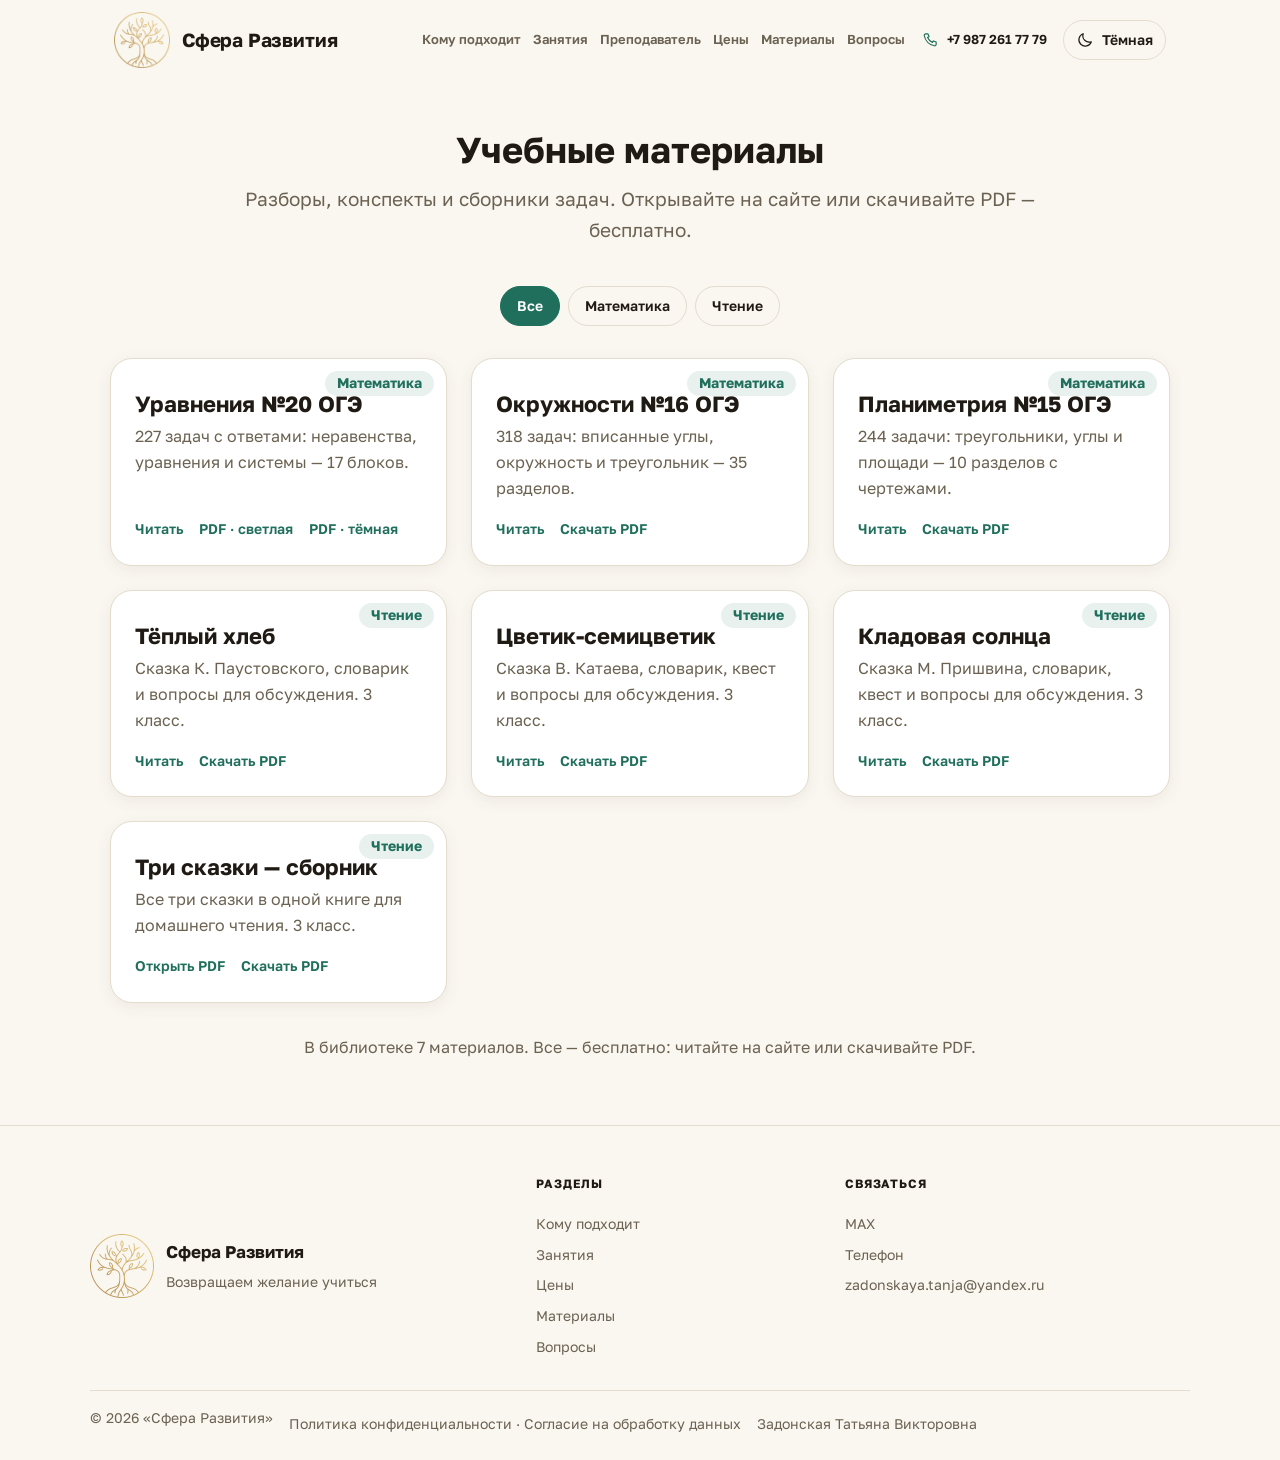
==== commit 30a2a411: "Add OG tags, JSON-LD schema, dark theme for return panel" ====
--- a/materials/index.html
+++ b/materials/index.html
@@ -27,6 +27,8 @@
   <script>document.documentElement.classList.replace("no-js", "js");</script>
   <link rel="stylesheet" href="../styles.css">
   <link rel="preload" href="../assets/fonts/golos-text-cyrillic.woff2" as="font" type="font/woff2" crossorigin>
+
+<meta name="twitter:card" content="summary_large_image">
 </head>
 <body data-theme="light">
 <svg class="icon-sprite" aria-hidden="true" focusable="false" xmlns="http://www.w3.org/2000/svg">
@@ -180,7 +182,7 @@
         <h3>Три сказки — сборник</h3>
         <p>Все три сказки в одной книге для домашнего чтения. 3 класс.</p>
         <div class="material-actions">
-          <a href="skazki-3-klass.pdf" target="_blank" rel="noopener">Читать</a>
+          <a href="skazki-3-klass.pdf" target="_blank" rel="noopener">Открыть PDF</a>
           <a href="skazki-3-klass.pdf" download>Скачать PDF</a>
         </div>
       </article>
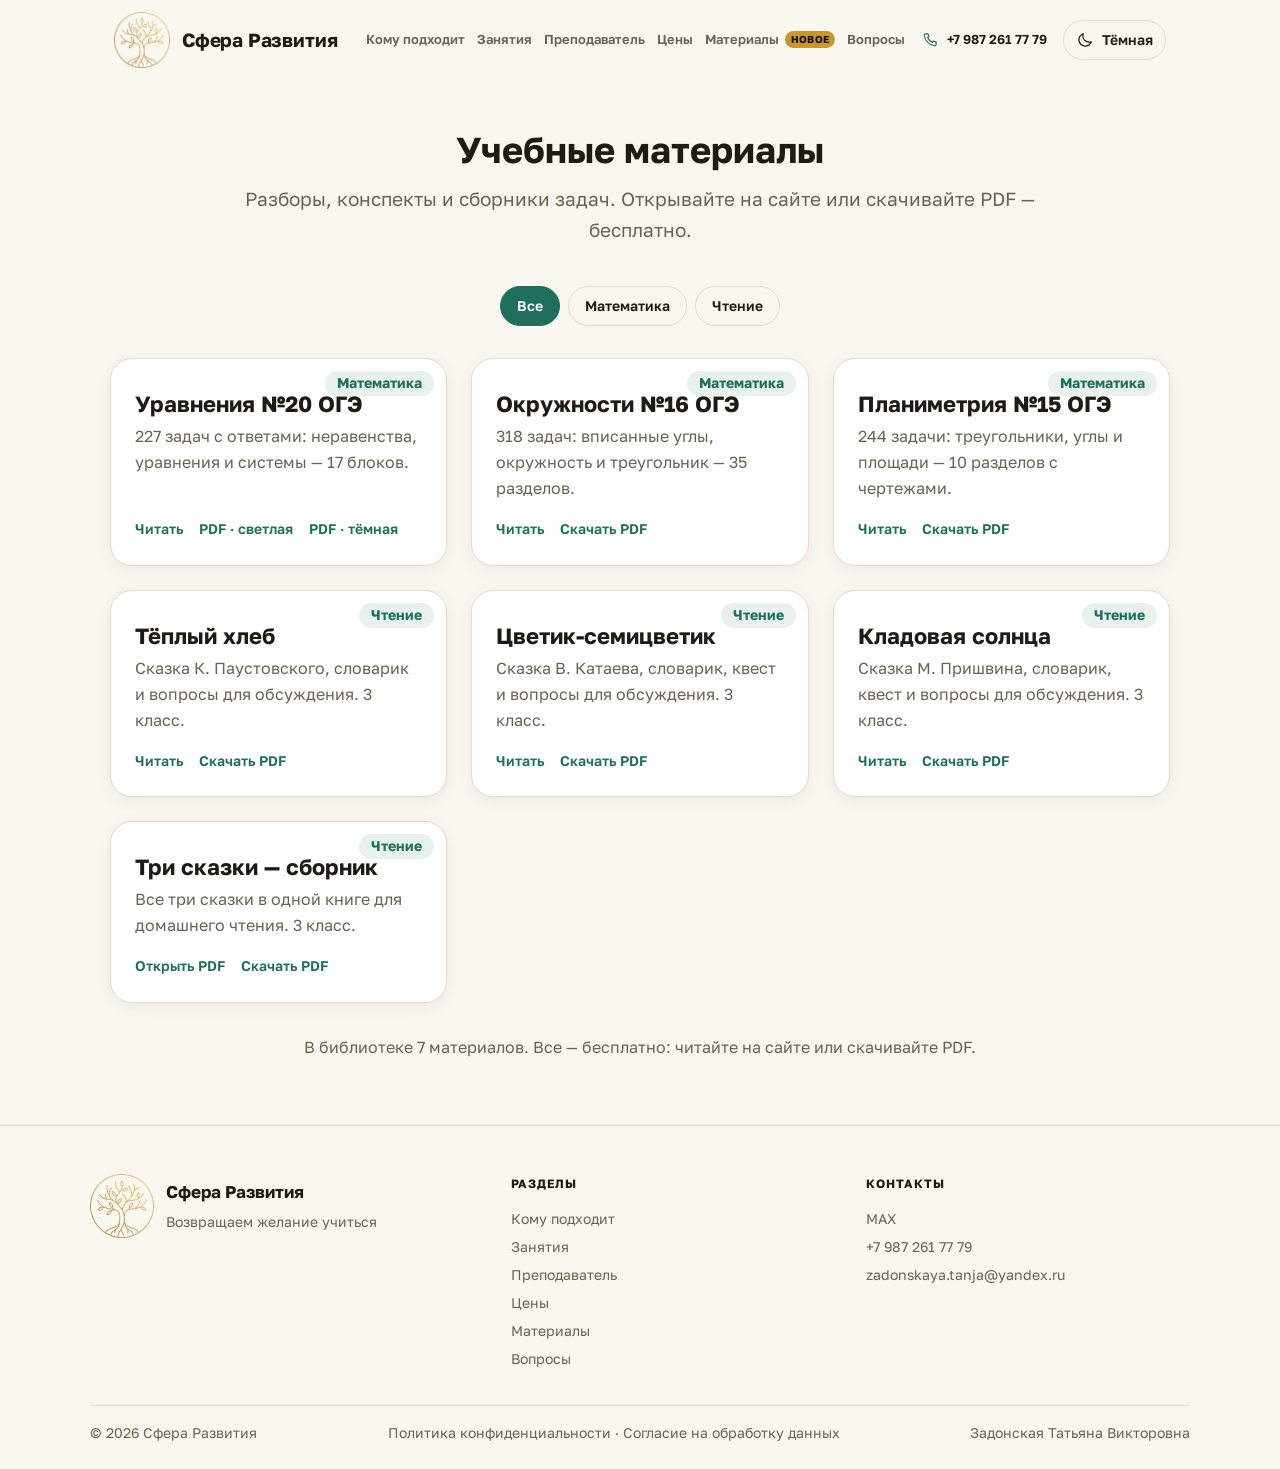
==== commit 0c843ef0: "Gold favicon from logo-light, nav badge for Materials, footer grid rebuild" ====
--- a/materials/index.html
+++ b/materials/index.html
@@ -74,7 +74,7 @@
         <a href="../index.html#teacher">Преподаватель</a>
         <a class="nav-link-mobile" href="../index.html#trust">Почему нам доверяют</a>
         <a href="../index.html#pricing">Цены</a>
-        <a href="index.html" aria-current="page">Материалы</a>
+        <a href="index.html" aria-current="page">Материалы<span class="nav-badge">новое</span></a>
         <a class="nav-link-mobile" href="../index.html#materials">Библиотека</a>
         <a href="../index.html#faq">Вопросы</a>
       </nav>
@@ -194,7 +194,7 @@
 
 
 <footer class="footer">
-  <div class="footer-inner">
+  <div class="footer-top">
     <div class="footer-brand">
       <img src="../images/logo-light.png" class="logo-light" alt="" width="128" height="128" loading="lazy">
       <img src="../images/logo-dark.png" class="logo-dark" alt="" width="128" height="128" loading="lazy">
@@ -208,21 +208,24 @@
       <p class="footer-title">Разделы</p>
       <a href="../index.html#audience">Кому подходит</a>
       <a href="../index.html#format">Занятия</a>
+      <a href="../index.html#teacher">Преподаватель</a>
       <a href="../index.html#pricing">Цены</a>
-      <a href="index.html">Материалы</a>
+      <a href="index.html" aria-current="page">Материалы</a>
       <a href="../index.html#faq">Вопросы</a>
     </nav>
 
-    <div class="footer-contacts">
-      <p class="footer-title">Связаться</p>
-      <a href="https://max.ru/u/f9LHodD0cOIm5I3ZWYpkPE-hwEkZxMSVgINMWR4_n5Te3Z4QABp1GVYDHuQ" target="_blank" rel="noopener">MAX</a>
-      <a href="tel:+79872617779">Телефон</a>
-      <a href="mailto:zadonskaya.tanja@yandex.ru">zadonskaya.tanja@yandex.ru</a>
+    <div class="footer-contact">
+      <p class="footer-title">Контакты</p>
+      <div class="footer-contact-list" data-contact-list="footer">
+        <a data-contact-link="max" href="https://max.ru/u/f9LHodD0cOIm5I3ZWYpkPE-hwEkZxMSVgINMWR4_n5Te3Z4QABp1GVYDHuQ">MAX</a>
+        <a data-contact-link="phone" data-contact-phone href="tel:+79872617779">+7 987 261 77 79</a>
+        <a data-contact-link="email" href="mailto:zadonskaya.tanja@yandex.ru">zadonskaya.tanja@yandex.ru</a>
+      </div>
     </div>
   </div>
 
   <div class="footer-bottom">
-    <p>© 2026 «Сфера Развития»</p>
+    <p>© 2026 Сфера Развития</p>
     <p><a href="../privacy.html">Политика конфиденциальности</a> · <a href="../consent.html">Согласие на обработку данных</a></p>
     <p>Задонская Татьяна Викторовна</p>
   </div>
--- a/styles.css
+++ b/styles.css
@@ -37,6 +37,10 @@
   /* Только для цифр цен: #a1751e даёт 4.13:1 на белой карточке.
      Сам по себе #a87b22 давал 3.80:1 — ниже порога 4:1 из ТЗ. */
   --gold-text: #a1751e;
+  /* Текст на золотой плашке (бейдж «новое» в меню): тёмный, как --bg тёмной
+     темы. На золоте светлой темы — 7.11:1, тёмной — 8.71:1. Кремовый --bg
+     светлой темы на золоте дал бы 2.5:1, поэтому цвет фиксированный. */
+  --on-gold: #12100e;
   --accent: #1f6f5c;
   --accent-soft: #e8f1ed;
   --accent-hover: #17574a;
@@ -319,12 +323,33 @@
 }
 
 .nav-links a {
+  display: inline-flex;
+  align-items: center;
   padding: var(--s-2) 0;
   transition: color var(--dur) var(--ease);
 }
 
 .nav-links a:hover {
   color: var(--accent);
+}
+
+/* Бейдж «новое» у пункта «Материалы» — временная пометка нового раздела
+   (снять в середине декабря 2026, см. docs/BACKLOG.md). Стоит в потоке через
+   margin-left, не absolute: соседние пункты не перекрывает. Высоту шапки
+   не меняет — 10 px кегль с отступами ниже строки пункта (22 px). */
+.nav-badge {
+  flex: none;
+  margin-left: 6px;
+  padding: 2px 6px;
+  border-radius: var(--r-pill);
+  background: var(--gold);
+  color: var(--on-gold);
+  font-size: 10px;
+  font-weight: 700;
+  line-height: 1.3;
+  letter-spacing: .02em;
+  text-transform: uppercase;
+  white-space: nowrap;
 }
 
 /* Пункт меню, который виден только в мобильной панели: на десктопе в шапке
@@ -2104,8 +2129,9 @@
   color: var(--accent-hover);
 }
 
-/* Футер: три колонки (бренд / навигация / контакты) и служебная строка.
-   Логотип-локап при 64 px не читается, поэтому знак + название текстом. */
+/* Футер: три колонки (бренд / разделы / контакты) на сетке контейнера
+   и служебная строка под линией. Логотип-локап при 64 px не читается,
+   поэтому знак + название текстом. */
 .footer {
   border-top: 1px solid var(--line);
   color: var(--muted);
@@ -2113,9 +2139,10 @@
   padding: var(--s-7) var(--s-5) var(--s-5);
 }
 
-.footer-inner {
+.footer-top {
   display: grid;
-  grid-template-columns: 1.2fr .8fr 1fr;
+  grid-template-columns: 1.2fr 1fr 1fr;
+  align-items: start;
   gap: var(--s-6);
   max-width: var(--container);
   margin: 0 auto;
@@ -2151,16 +2178,18 @@
   text-transform: uppercase;
 }
 
-.footer-nav {
-  display: grid;
-  align-content: start;
-  gap: var(--s-2);
-}
-
-.footer-contacts {
-  display: grid;
-  align-content: start;
-  gap: var(--s-2);
+/* Списки подвала — вертикальные, строки на общей сетке 28 px (line-height 2):
+   так пункты «Разделы» и «Контакты» стоят друг напротив друга. */
+.footer-nav,
+.footer-contact-list {
+  display: flex;
+  flex-direction: column;
+  align-items: flex-start;
+}
+
+.footer-nav a,
+.footer-contact-list a {
+  line-height: 2;
 }
 
 .footer a {
@@ -2174,9 +2203,12 @@
   text-underline-offset: 3px;
 }
 
+/* Служебная строка: копирайт слева, документы в центре, автор справа.
+   space-between разводит три части по краям, align-items держит их на одной оси. */
 .footer-bottom {
   display: flex;
-  flex-wrap: wrap;
+  justify-content: space-between;
+  align-items: center;
   gap: var(--s-2) var(--s-4);
   max-width: var(--container);
   margin: var(--s-6) auto 0;
@@ -2192,21 +2224,46 @@
   text-align: center;
 }
 
-/* Футер в столбик на узких экранах: иначе адрес почты в третьей колонке
-   задаёт минимальную ширину и ломает 390 px. */
+/* Футер в столбик на узких экранах: одна колонка по центру. Иначе адрес
+   почты в третьей колонке задаёт минимальную ширину и ломает 390 px. */
 @media (max-width: 700px) {
-  .footer-inner {
+  .footer-top {
     grid-template-columns: minmax(0, 1fr);
+    justify-items: center;
     gap: var(--s-5);
+    text-align: center;
+  }
+
+  .footer-brand {
+    flex-direction: column;
+    text-align: center;
   }
 
   .footer-brand img {
     height: 56px;
   }
+
+  .footer-nav,
+  .footer-contact-list {
+    align-items: center;
+  }
+
+  .footer-bottom {
+    flex-direction: column;
+    gap: var(--s-2);
+    text-align: center;
+  }
 }
 
 .footer p + p {
   margin-top: 6px;
+}
+
+/* Служебная строка — флекс-ряд: вертикальные отступы соседних абзацев
+   сдвигали бы части относительно друг друга. Правило должно быть
+   специфичнее `.footer p + p` (0,1,2), поэтому два класса. */
+.footer .footer-bottom p {
+  margin: 0;
 }
 
 .footer-link {
@@ -2237,6 +2294,14 @@
   .nav,
   .nav-links {
     gap: var(--s-2);
+  }
+
+  /* Бейдж «новое» у «Материалов» добавляет ~49 px, и на 1000–1049 px шапка
+     уходила во вторую строку. Освобождаем место подписью кнопки темы:
+     иконка и aria-label остаются, кегль пунктов не меняется.
+     Снять вместе с бейджем (docs/BACKLOG.md, § 3, п. 28). */
+  .theme-btn-text {
+    display: none;
   }
 }
 
